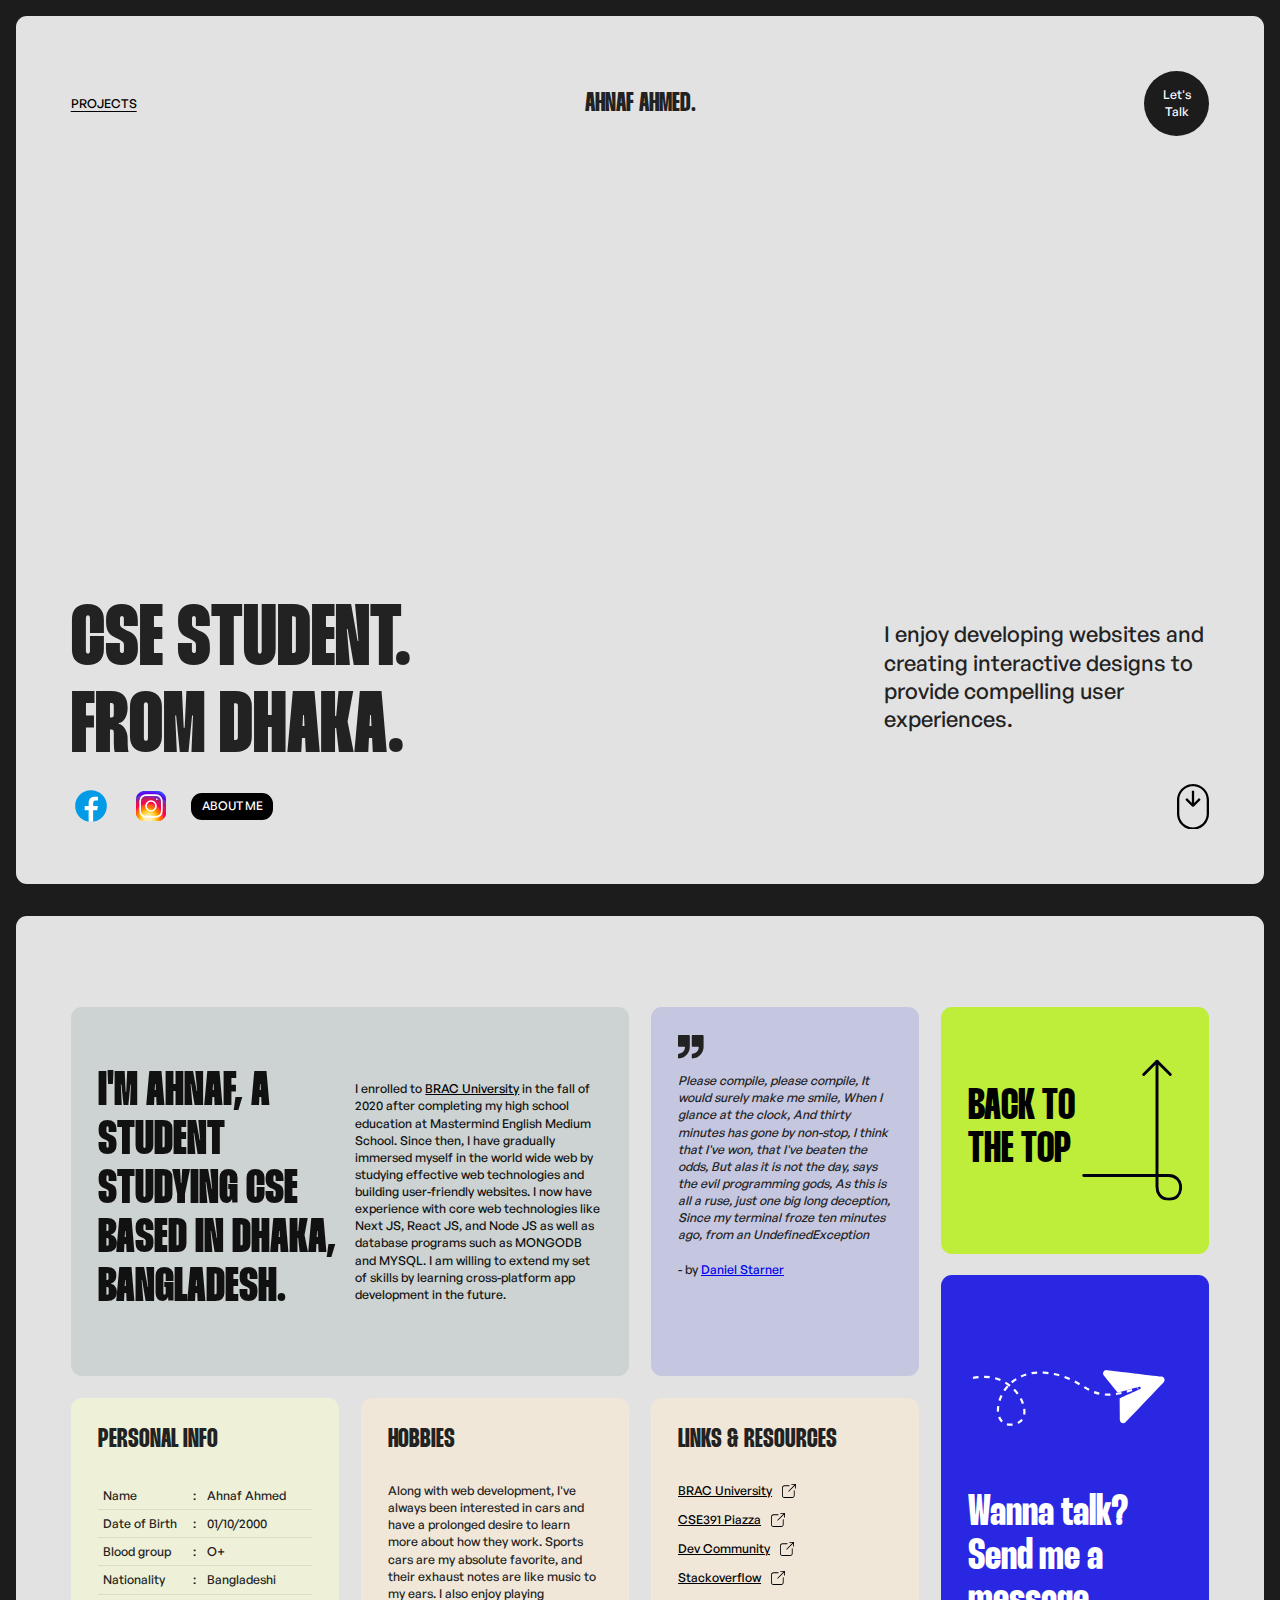
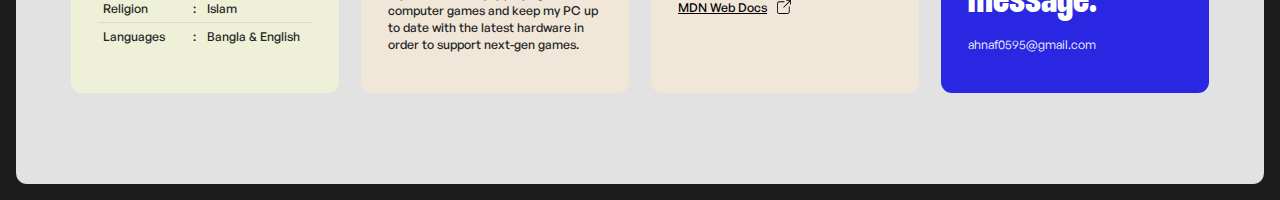
==== index.html @ 6ea8fd94 "update" ====
<!doctype html>
<html class="no-js" lang="">

<head>
  <meta charset="utf-8">
  <title></title>
  <meta name="description" content="">
  <meta name="viewport" content="width=device-width, initial-scale=1">

  <meta property="og:title" content="">
  <meta property="og:type" content="">
  <meta property="og:url" content="">
  <meta property="og:image" content="">

  <link rel="manifest" href="site.webmanifest">
  <link rel="apple-touch-icon" href="icon.png">
  <!-- Place favicon.ico in the root directory -->

  <link rel="stylesheet" href="css/normalize.css">
  <link rel="stylesheet" href="css/main.css">

  <meta name="theme-color" content="#fafafa">
</head>

<body>
<section id="home" class="section">
  <div class="container">
    <div class="header_top">
      <div class="links">
        <a target="_blank" href="https://www.prosystem.com.bd">PROJECTS</a>
      </div>
      <div>
        <h2>AHNAF AHMED.</h2>
      </div>
      <div class="call_to_action">
        <div class="call_to_action_container">
          <a href="tel:+8801735056243">Let's <br/> Talk</a>
        </div>
      </div>
        
    </div>
    <div>
      <div class="header_bottom">
        <h1>
          CSE STUDENT.
          <br/>
          FROM DHAKA.
        </h1>
        <p>
          I enjoy developing websites and creating interactive designs to provide compelling user experiences.
        </p>
        
      </div>
      <div class="header_footer">
        <ul class="socials">
          <li>
            <a target="_blank" href="https://www.facebook.com/idntfckwidu/">
              <svg xmlns="http://www.w3.org/2000/svg"  viewBox="0 0 48 48" width="96px" height="96px"><path fill="#039be5" d="M24 5A19 19 0 1 0 24 43A19 19 0 1 0 24 5Z"/><path fill="#fff" d="M26.572,29.036h4.917l0.772-4.995h-5.69v-2.73c0-2.075,0.678-3.915,2.619-3.915h3.119v-4.359c-0.548-0.074-1.707-0.236-3.897-0.236c-4.573,0-7.254,2.415-7.254,7.917v3.323h-4.701v4.995h4.701v13.729C22.089,42.905,23.032,43,24,43c0.875,0,1.729-0.08,2.572-0.194V29.036z"/></svg>
            </a>
          </li>
          <li>
            <a target="_blank" href="https://www.instagram.com/ahnaf0595/">
<svg xmlns="http://www.w3.org/2000/svg"  viewBox="0 0 48 48" width="96px" height="96px"><path fill="#304ffe" d="M41.67,13.48c-0.4,0.26-0.97,0.5-1.21,0.77c-0.09,0.09-0.14,0.19-0.12,0.29v1.03l-0.3,1.01l-0.3,1l-0.33,1.1 l-0.68,2.25l-0.66,2.22l-0.5,1.67c0,0.26-0.01,0.52-0.03,0.77c-0.07,0.96-0.27,1.88-0.59,2.74c-0.19,0.53-0.42,1.04-0.7,1.52 c-0.1,0.19-0.22,0.38-0.34,0.56c-0.4,0.63-0.88,1.21-1.41,1.72c-0.41,0.41-0.86,0.79-1.35,1.11c0,0,0,0-0.01,0 c-0.08,0.07-0.17,0.13-0.27,0.18c-0.31,0.21-0.64,0.39-0.98,0.55c-0.23,0.12-0.46,0.22-0.7,0.31c-0.05,0.03-0.11,0.05-0.16,0.07 c-0.57,0.27-1.23,0.45-1.89,0.54c-0.04,0.01-0.07,0.01-0.11,0.02c-0.4,0.07-0.79,0.13-1.19,0.16c-0.18,0.02-0.37,0.03-0.55,0.03 l-0.71-0.04l-3.42-0.18c0-0.01-0.01,0-0.01,0l-1.72-0.09c-0.13,0-0.27,0-0.4-0.01c-0.54-0.02-1.06-0.08-1.58-0.19 c-0.01,0-0.01,0-0.01,0c-0.95-0.18-1.86-0.5-2.71-0.93c-0.47-0.24-0.93-0.51-1.36-0.82c-0.18-0.13-0.35-0.27-0.52-0.42 c-0.48-0.4-0.91-0.83-1.31-1.27c-0.06-0.06-0.11-0.12-0.16-0.18c-0.06-0.06-0.12-0.13-0.17-0.19c-0.38-0.48-0.7-0.97-0.96-1.49 c-0.24-0.46-0.43-0.95-0.58-1.49c-0.06-0.19-0.11-0.37-0.15-0.57c-0.01-0.01-0.02-0.03-0.02-0.05c-0.1-0.41-0.19-0.84-0.24-1.27 c-0.06-0.33-0.09-0.66-0.09-1c-0.02-0.13-0.02-0.27-0.02-0.4l1.91-2.95l1.87-2.88l0.85-1.31l0.77-1.18l0.26-0.41v-1.03 c0.02-0.23,0.03-0.47,0.02-0.69c-0.01-0.7-0.15-1.38-0.38-2.03c-0.22-0.69-0.53-1.34-0.85-1.94c-0.38-0.69-0.78-1.31-1.11-1.87 C14,7.4,13.66,6.73,13.75,6.26C14.47,6.09,15.23,6,16,6h16c4.18,0,7.78,2.6,9.27,6.26C41.43,12.65,41.57,13.06,41.67,13.48z"/><path fill="#4928f4" d="M42,16v0.27l-1.38,0.8l-0.88,0.51l-0.97,0.56l-1.94,1.13l-1.9,1.1l-1.94,1.12l-0.77,0.45 c0,0.48-0.12,0.92-0.34,1.32c-0.31,0.58-0.83,1.06-1.49,1.47c-0.67,0.41-1.49,0.74-2.41,0.98c0,0,0-0.01-0.01,0 c-3.56,0.92-8.42,0.5-10.78-1.26c-0.66-0.49-1.12-1.09-1.32-1.78c-0.06-0.23-0.09-0.48-0.09-0.73v-7.19 c0.01-0.15-0.09-0.3-0.27-0.45c-0.54-0.43-1.81-0.84-3.23-1.25c-1.11-0.31-2.3-0.62-3.3-0.92c-0.79-0.24-1.46-0.48-1.86-0.71 c0.18-0.35,0.39-0.7,0.61-1.03c1.4-2.05,3.54-3.56,6.02-4.13C14.47,6.09,15.23,6,16,6h10.8c5.37,0.94,10.32,3.13,14.47,6.26 c0.16,0.39,0.3,0.8,0.4,1.22c0.18,0.66,0.29,1.34,0.32,2.05C42,15.68,42,15.84,42,16z"/><path fill="#6200ea" d="M42,16v4.41l-0.22,0.68l-0.75,2.33l-0.78,2.4l-0.41,1.28l-0.38,1.19l-0.37,1.13l-0.36,1.12l-0.19,0.59 l-0.25,0.78c0,0.76-0.02,1.43-0.07,2c-0.01,0.06-0.02,0.12-0.02,0.18c-0.06,0.53-0.14,0.98-0.27,1.36 c-0.01,0.06-0.03,0.12-0.05,0.17c-0.26,0.72-0.65,1.18-1.23,1.48c-0.14,0.08-0.3,0.14-0.47,0.2c-0.53,0.18-1.2,0.27-2.02,0.32 c-0.6,0.04-1.29,0.05-2.07,0.05H31.4l-1.19-0.05L30,37.61l-2.17-0.09l-2.2-0.09l-7.25-0.3l-1.88-0.08h-0.26 c-0.78-0.01-1.45-0.06-2.03-0.14c-0.84-0.13-1.49-0.35-1.98-0.68c-0.7-0.45-1.11-1.11-1.35-2.03c-0.06-0.22-0.11-0.45-0.14-0.7 c-0.1-0.58-0.15-1.25-0.18-2c0-0.15,0-0.3-0.01-0.46c-0.01-0.01,0-0.01,0-0.01v-0.58c-0.01-0.29-0.01-0.59-0.01-0.9l0.05-1.61 l0.03-1.15l0.04-1.34v-0.19l0.07-2.46l0.07-2.46l0.07-2.31l0.06-2.27l0.02-0.6c0-0.31-1.05-0.49-2.22-0.64 c-0.93-0.12-1.95-0.23-2.56-0.37c0.05-0.23,0.1-0.46,0.16-0.68c0.18-0.72,0.45-1.4,0.79-2.05c0.18-0.35,0.39-0.7,0.61-1.03 c2.16-0.95,4.41-1.69,6.76-2.17c2.06-0.43,4.21-0.66,6.43-0.66c7.36,0,14.16,2.49,19.54,6.69c0.52,0.4,1.03,0.83,1.53,1.28 C42,15.68,42,15.84,42,16z"/><path fill="#673ab7" d="M42,18.37v4.54l-0.55,1.06l-1.05,2.05l-0.56,1.08l-0.51,0.99l-0.22,0.43c0,0.31,0,0.61-0.02,0.9 c0,0.43-0.02,0.84-0.05,1.22c-0.04,0.45-0.1,0.86-0.16,1.24c-0.15,0.79-0.36,1.47-0.66,2.03c-0.04,0.07-0.08,0.14-0.12,0.2 c-0.11,0.18-0.24,0.35-0.38,0.51c-0.18,0.22-0.38,0.41-0.61,0.57c-0.34,0.26-0.74,0.47-1.2,0.63c-0.57,0.21-1.23,0.35-2.01,0.43 c-0.51,0.05-1.07,0.08-1.68,0.08l-0.42,0.02l-2.08,0.12h-0.01L27.5,36.6l-2.25,0.13l-3.1,0.18l-3.77,0.22l-0.55,0.03 c-0.51,0-0.99-0.03-1.45-0.09c-0.05-0.01-0.09-0.02-0.14-0.02c-0.68-0.11-1.3-0.29-1.86-0.54c-0.68-0.3-1.27-0.7-1.77-1.18 c-0.44-0.43-0.82-0.92-1.13-1.47c-0.07-0.13-0.14-0.25-0.2-0.39c-0.3-0.59-0.54-1.25-0.72-1.97c-0.03-0.12-0.06-0.25-0.08-0.38 c-0.06-0.23-0.11-0.47-0.14-0.72c-0.11-0.64-0.17-1.32-0.2-2.03v-0.01c-0.01-0.29-0.02-0.57-0.02-0.87l-0.49-1.17l-0.07-0.18 L9.5,25.99L8.75,24.2l-0.12-0.29l-0.72-1.73l-0.8-1.93c0,0,0,0-0.01,0L6.29,18.3L6,17.59V16c0-0.63,0.06-1.25,0.17-1.85 c0.05-0.23,0.1-0.46,0.16-0.68c0.85-0.49,1.74-0.94,2.65-1.34c2.08-0.93,4.31-1.62,6.62-2.04c1.72-0.31,3.51-0.48,5.32-0.48 c7.31,0,13.94,2.65,19.12,6.97c0.2,0.16,0.39,0.32,0.58,0.49C41.09,17.48,41.55,17.91,42,18.37z"/><path fill="#8e24aa" d="M42,21.35v5.14l-0.57,1.19l-1.08,2.25l-0.01,0.03c0,0.43-0.02,0.82-0.05,1.17c-0.1,1.15-0.38,1.88-0.84,2.33 c-0.33,0.34-0.74,0.53-1.25,0.63c-0.03,0.01-0.07,0.01-0.1,0.02c-0.16,0.03-0.33,0.05-0.51,0.05c-0.62,0.06-1.35,0.02-2.19-0.04 c-0.09,0-0.19-0.01-0.29-0.02c-0.61-0.04-1.26-0.08-1.98-0.11c-0.39-0.01-0.8-0.02-1.22-0.02h-0.02l-1.01,0.08h-0.01l-2.27,0.16 l-2.59,0.2l-0.38,0.03l-3.03,0.22l-1.57,0.12l-1.55,0.11c-0.27,0-0.53,0-0.79-0.01c0,0-0.01-0.01-0.01,0 c-1.13-0.02-2.14-0.09-3.04-0.26c-0.83-0.14-1.56-0.36-2.18-0.69c-0.64-0.31-1.17-0.75-1.6-1.31c-0.41-0.55-0.71-1.24-0.9-2.07 c0-0.01,0-0.01,0-0.01c-0.14-0.67-0.22-1.45-0.22-2.33l-0.15-0.27L9.7,26.35l-0.13-0.22L9.5,25.99l-0.93-1.65l-0.46-0.83 l-0.58-1.03l-1-1.79L6,19.75v-3.68c0.88-0.58,1.79-1.09,2.73-1.55c1.14-0.58,2.32-1.07,3.55-1.47c1.34-0.44,2.74-0.79,4.17-1.02 c1.45-0.24,2.94-0.36,4.47-0.36c6.8,0,13.04,2.43,17.85,6.47c0.22,0.17,0.43,0.36,0.64,0.54c0.84,0.75,1.64,1.56,2.37,2.41 C41.86,21.18,41.94,21.26,42,21.35z"/><path fill="#c2185b" d="M42,24.71v7.23c-0.24-0.14-0.57-0.31-0.98-0.49c-0.22-0.11-0.47-0.22-0.73-0.32 c-0.38-0.17-0.79-0.33-1.25-0.49c-0.1-0.04-0.2-0.07-0.31-0.1c-0.18-0.07-0.37-0.13-0.56-0.19c-0.59-0.18-1.24-0.35-1.92-0.5 c-0.26-0.05-0.53-0.1-0.8-0.14c-0.87-0.15-1.8-0.24-2.77-0.25c-0.08-0.01-0.17-0.01-0.25-0.01l-2.57,0.02l-3.5,0.02h-0.01 l-7.49,0.06c-2.38,0-3.84,0.57-4.72,0.8c0,0-0.01,0-0.01,0.01c-0.93,0.24-1.22,0.09-1.3-1.54c-0.02-0.45-0.03-1.03-0.03-1.74 l-0.56-0.43l-0.98-0.74l-0.6-0.46l-0.12-0.09L8.88,24.1l-0.25-0.19l-0.52-0.4l-0.96-0.72L6,21.91v-3.4 c0.1-0.08,0.19-0.15,0.29-0.21c1.45-1,3-1.85,4.64-2.54c1.46-0.62,3-1.11,4.58-1.46c0.43-0.09,0.87-0.18,1.32-0.24 c1.33-0.23,2.7-0.34,4.09-0.34c6.01,0,11.53,2.09,15.91,5.55c0.66,0.52,1.3,1.07,1.9,1.66c0.82,0.78,1.59,1.61,2.3,2.49 c0.14,0.18,0.28,0.36,0.42,0.55C41.64,24.21,41.82,24.46,42,24.71z"/><path fill="#d81b60" d="M42,28.72V32c0,0.65-0.06,1.29-0.18,1.91c-0.18,0.92-0.49,1.8-0.91,2.62c-0.22,0.05-0.47,0.05-0.75,0.01 c-0.63-0.11-1.37-0.44-2.17-0.87c-0.04-0.01-0.08-0.03-0.11-0.05c-0.25-0.13-0.51-0.27-0.77-0.43c-0.53-0.29-1.09-0.61-1.65-0.91 c-0.12-0.06-0.24-0.12-0.35-0.18c-0.64-0.33-1.3-0.63-1.96-0.86c0,0,0,0-0.01,0c-0.14-0.05-0.29-0.1-0.44-0.14 c-0.57-0.16-1.15-0.26-1.71-0.26l-1.1-0.32l-4.87-1.41c0,0,0,0-0.01,0l-2.99-0.87h-0.01l-1.3-0.38c-3.76,0-6.07,1.6-7.19,0.99 c-0.44-0.23-0.7-0.81-0.79-1.95c-0.03-0.32-0.04-0.68-0.04-1.1l-1.17-0.57l-0.05-0.02h-0.01l-0.84-0.42L9.7,26.35l-0.07-0.03 l-0.17-0.09L7.5,25.28L6,24.55v-3.43c0.17-0.15,0.35-0.29,0.53-0.43c0.19-0.15,0.38-0.29,0.57-0.44c0.01,0,0.01,0,0.01,0 c1.18-0.85,2.43-1.6,3.76-2.22c1.55-0.74,3.2-1.31,4.91-1.68c0.25-0.06,0.51-0.12,0.77-0.16c1.42-0.27,2.88-0.41,4.37-0.41 c5.27,0,10.11,1.71,14.01,4.59c1.13,0.84,2.18,1.77,3.14,2.78c0.79,0.83,1.52,1.73,2.18,2.67c0.05,0.07,0.1,0.14,0.15,0.2 c0.37,0.54,0.71,1.09,1.03,1.66C41.64,28.02,41.82,28.37,42,28.72z"/><path fill="#f50057" d="M41.82,33.91c-0.18,0.92-0.49,1.8-0.91,2.62c-0.19,0.37-0.4,0.72-0.63,1.06c-0.14,0.21-0.29,0.41-0.44,0.6 c-0.36-0.14-0.89-0.34-1.54-0.56c0,0,0,0,0-0.01c-0.49-0.17-1.05-0.35-1.65-0.52c-0.17-0.05-0.34-0.1-0.52-0.15 c-0.71-0.19-1.45-0.36-2.17-0.46c-0.6-0.1-1.19-0.16-1.74-0.16l-0.46-0.13h-0.01l-2.42-0.7l-1.49-0.43l-1.66-0.48h-0.01l-0.54-0.15 l-6.53-1.88l-1.88-0.54l-1.4-0.33l-2.28-0.54l-0.28-0.07c0,0,0,0-0.01,0l-2.29-0.53c0-0.01,0-0.01,0-0.01l-0.41-0.09l-0.21-0.05 l-1.67-0.39l-0.19-0.05l-1.42-1.17L6,27.9v-4.08c0.37-0.36,0.75-0.7,1.15-1.03c0.12-0.11,0.25-0.21,0.38-0.31 c0.12-0.1,0.25-0.2,0.38-0.3c0.91-0.69,1.87-1.31,2.89-1.84c1.3-0.7,2.68-1.26,4.13-1.66c0.28-0.09,0.56-0.17,0.85-0.23 c1.64-0.41,3.36-0.62,5.14-0.62c4.47,0,8.63,1.35,12.07,3.66c1.71,1.15,3.25,2.53,4.55,4.1c0.66,0.79,1.26,1.62,1.79,2.5 c0.05,0.07,0.09,0.13,0.13,0.2c0.32,0.53,0.62,1.08,0.89,1.64c0.25,0.5,0.47,1,0.67,1.52C41.34,32.25,41.6,33.07,41.82,33.91z"/><path fill="#ff1744" d="M40.28,37.59c-0.14,0.21-0.29,0.41-0.44,0.6c-0.44,0.55-0.92,1.05-1.46,1.49c-0.47,0.39-0.97,0.74-1.5,1.04 c-0.2-0.05-0.4-0.11-0.61-0.19c-0.66-0.23-1.35-0.61-1.99-1.01c-0.96-0.61-1.79-1.27-2.16-1.57c-0.14-0.12-0.21-0.18-0.21-0.18 l-1.7-0.15L30,37.6l-2.2-0.19l-2.28-0.2l-3.37-0.3l-5.34-0.47l-0.02-0.01l-1.88-0.91l-1.9-0.92l-1.53-0.74l-0.33-0.16l-0.41-0.2 l-1.42-0.69L7.43,31.9l-0.59-0.29L6,31.35v-4.47c0.47-0.56,0.97-1.09,1.5-1.6c0.34-0.32,0.7-0.64,1.07-0.94 c0.06-0.05,0.12-0.1,0.18-0.14c0.04-0.05,0.09-0.08,0.13-0.1c0.59-0.48,1.21-0.91,1.85-1.3c0.74-0.47,1.52-0.89,2.33-1.24 c0.87-0.39,1.78-0.72,2.72-0.97c1.63-0.46,3.36-0.7,5.14-0.7c4.08,0,7.85,1.24,10.96,3.37c1.99,1.36,3.71,3.08,5.07,5.07 c0.45,0.64,0.85,1.32,1.22,2.02c0.13,0.26,0.26,0.52,0.37,0.78c0.12,0.25,0.23,0.5,0.34,0.75c0.21,0.52,0.4,1.04,0.57,1.58 c0.32,1,0.56,2.02,0.71,3.08C40.21,36.89,40.25,37.24,40.28,37.59z"/><path fill="#ff5722" d="M38.39,39.42c0,0.08,0,0.17-0.01,0.26c-0.47,0.39-0.97,0.74-1.5,1.04c-0.22,0.12-0.44,0.24-0.67,0.34 c-0.23,0.11-0.46,0.21-0.7,0.3c-0.34-0.18-0.8-0.4-1.29-0.61c-0.69-0.31-1.44-0.59-2.02-0.68c-0.14-0.03-0.27-0.04-0.39-0.04 l-1.64-0.21h-0.02l-2.04-0.27l-2.06-0.27l-0.96-0.12l-7.56-0.98c-0.49,0-1.01-0.03-1.55-0.1c-0.66-0.06-1.35-0.16-2.04-0.3 c-0.68-0.12-1.37-0.28-2.03-0.45c-0.69-0.16-1.37-0.35-2-0.53c-0.73-0.22-1.41-0.43-1.98-0.62c-0.47-0.15-0.87-0.29-1.18-0.4 c-0.18-0.43-0.33-0.88-0.44-1.34C6.1,33.66,6,32.84,6,32v-1.67c0.32-0.53,0.67-1.05,1.06-1.54c0.71-0.94,1.52-1.8,2.4-2.56 c0.03-0.04,0.07-0.07,0.1-0.09l0.01-0.01c0.31-0.28,0.63-0.53,0.97-0.77c0.04-0.04,0.08-0.07,0.12-0.1 c0.16-0.12,0.33-0.24,0.51-0.35c1.43-0.97,3.01-1.73,4.7-2.24c1.6-0.48,3.29-0.73,5.05-0.73c3.49,0,6.75,1.03,9.47,2.79 c2.01,1.29,3.74,2.99,5.06,4.98c0.16,0.23,0.31,0.46,0.46,0.7c0.69,1.17,1.26,2.43,1.68,3.75c0.05,0.15,0.09,0.3,0.13,0.46 c0.08,0.27,0.15,0.55,0.21,0.83c0.02,0.07,0.04,0.14,0.06,0.22c0.14,0.63,0.24,1.29,0.31,1.95c0,0.01,0,0.01,0,0.01 C38.36,38.22,38.39,38.82,38.39,39.42z"/><path fill="#ff6f00" d="M36.33,39.42c0,0.35-0.02,0.73-0.06,1.11c-0.02,0.18-0.04,0.36-0.06,0.53c-0.23,0.11-0.46,0.21-0.7,0.3 c-0.45,0.17-0.91,0.31-1.38,0.41c-0.32,0.07-0.65,0.13-0.98,0.16h-0.01c-0.31-0.19-0.67-0.42-1.04-0.68 c-0.67-0.47-1.37-1-1.93-1.43c-0.01-0.01-0.01-0.01-0.02-0.02c-0.59-0.45-1.01-0.79-1.01-0.79l-1.06,0.04l-2.04,0.07l-0.95,0.04 l-3.82,0.14l-3.23,0.12c-0.21,0.01-0.46,0.01-0.77,0h-0.01c-0.42-0.01-0.92-0.04-1.47-0.09c-0.64-0.05-1.34-0.11-2.05-0.18 c-0.69-0.08-1.39-0.16-2.06-0.24c-0.74-0.08-1.44-0.17-2.04-0.25c-0.47-0.06-0.88-0.11-1.21-0.15c-0.28-0.32-0.53-0.65-0.77-1.01 c-0.36-0.54-0.67-1.11-0.91-1.72c-0.18-0.43-0.33-0.88-0.44-1.34c0.29-0.89,0.67-1.73,1.12-2.54c0.36-0.66,0.78-1.29,1.24-1.89 c0.45-0.59,0.94-1.14,1.47-1.64v-0.01c0.15-0.15,0.3-0.29,0.45-0.42c0.28-0.26,0.57-0.5,0.87-0.73h0.01 c0.01-0.02,0.02-0.02,0.03-0.03c0.24-0.19,0.49-0.36,0.74-0.53c1.48-1.01,3.15-1.76,4.95-2.2c1.19-0.29,2.44-0.45,3.73-0.45 c2.54,0,4.94,0.61,7.05,1.71h0.01c1.81,0.93,3.41,2.21,4.7,3.75c0.71,0.82,1.32,1.72,1.82,2.67c0.35,0.64,0.65,1.31,0.9,1.99 c0.02,0.06,0.04,0.11,0.06,0.16c0.17,0.5,0.32,1.02,0.45,1.54c0.09,0.37,0.16,0.75,0.22,1.13c0.02,0.12,0.04,0.23,0.05,0.35 C36.28,37.99,36.33,38.7,36.33,39.42z"/><path fill="#ff9800" d="M34.28,39.42v0.1c0,0.34-0.03,0.77-0.06,1.23c-0.03,0.34-0.06,0.69-0.09,1.02c-0.32,0.07-0.65,0.13-0.98,0.16 h-0.01C32.76,41.98,32.39,42,32,42h-1.75l-0.38-0.11l-1.97-0.6l-2-0.6l-4.63-1.39l-2-0.6c0,0-0.83,0.33-2,0.72h-0.01 c-0.45,0.15-0.94,0.31-1.46,0.47c-0.65,0.19-1.34,0.38-2.02,0.53c-0.7,0.16-1.39,0.28-2.01,0.33c-0.19,0.02-0.38,0.03-0.55,0.03 c-0.56-0.31-1.1-0.68-1.59-1.09c-0.43-0.36-0.83-0.75-1.2-1.18c-0.28-0.32-0.53-0.65-0.77-1.01c0.07-0.45,0.15-0.89,0.27-1.32 c0.3-1.19,0.77-2.33,1.39-3.37c0.34-0.59,0.72-1.16,1.16-1.69c0.01-0.03,0.04-0.06,0.07-0.08c-0.01-0.01,0-0.01,0-0.01 c0.13-0.17,0.27-0.33,0.41-0.48c0-0.01,0-0.01,0-0.01c0.41-0.44,0.83-0.86,1.29-1.25c0.16-0.13,0.31-0.26,0.48-0.39 c0.03-0.03,0.06-0.05,0.1-0.08c2.25-1.72,5.06-2.76,8.09-2.76c3.44,0,6.57,1.29,8.94,3.41c1.14,1.03,2.11,2.26,2.84,3.63 c0.06,0.1,0.12,0.21,0.17,0.32c0.09,0.18,0.18,0.37,0.26,0.57c0.33,0.72,0.59,1.48,0.77,2.26c0.02,0.08,0.04,0.16,0.06,0.24 c0.08,0.37,0.15,0.75,0.2,1.13C34.24,38.21,34.28,38.81,34.28,39.42z"/><path fill="#ffc107" d="M32.22,39.42c0,0.2-0.01,0.42-0.02,0.65c-0.02,0.37-0.05,0.77-0.1,1.18c-0.02,0.25-0.06,0.5-0.1,0.75h-5.48 l-1.06-0.17l-4.14-0.66l-0.59-0.09l-1.35-0.22c-0.59,0-1.87,0.26-3.22,0.51c-0.71,0.13-1.43,0.27-2.08,0.36 c-0.08,0.01-0.16,0.02-0.23,0.03h-0.01c-0.7-0.15-1.38-0.38-2.02-0.68c-0.2-0.09-0.4-0.19-0.6-0.3c-0.56-0.31-1.1-0.68-1.59-1.09 c-0.01-0.12-0.02-0.22-0.02-0.27c0-0.26,0.01-0.51,0.03-0.76c0.04-0.64,0.13-1.26,0.27-1.86c0.22-0.91,0.54-1.79,0.97-2.6 c0.08-0.17,0.17-0.34,0.27-0.5c0.04-0.08,0.09-0.15,0.13-0.23c0.18-0.29,0.38-0.57,0.58-0.85c0.42-0.55,0.89-1.07,1.39-1.54 c0.01,0,0.01,0,0.01,0c0.04-0.04,0.08-0.08,0.12-0.11c0.05-0.04,0.09-0.09,0.14-0.12c0.2-0.18,0.4-0.34,0.61-0.49 c0-0.01,0.01-0.01,0.01-0.01c1.89-1.41,4.23-2.24,6.78-2.24c1.98,0,3.82,0.5,5.43,1.38h0.01c1.38,0.76,2.58,1.79,3.53,3.03 c0.37,0.48,0.7,0.99,0.98,1.53h0.01c0.05,0.1,0.1,0.2,0.15,0.3c0.3,0.59,0.54,1.21,0.72,1.85h0.01c0.01,0.05,0.03,0.1,0.04,0.15 c0.12,0.43,0.22,0.87,0.29,1.32c0.01,0.09,0.02,0.19,0.03,0.28C32.19,38.43,32.22,38.92,32.22,39.42z"/><path fill="#ffd54f" d="M30.17,39.31c0,0.16,0,0.33-0.02,0.49v0.01c0,0.01,0,0.01,0,0.01c-0.02,0.72-0.12,1.43-0.28,2.07 c0,0.04-0.01,0.07-0.03,0.11h-4.67l-3.85-0.83l-0.51-0.11l-0.08,0.02l-4.27,0.88L16.27,42H16c-0.64,0-1.27-0.06-1.88-0.18 c-0.09-0.02-0.18-0.04-0.27-0.06h-0.01c-0.7-0.15-1.38-0.38-2.02-0.68c-0.02-0.11-0.04-0.22-0.05-0.33 c-0.07-0.43-0.1-0.88-0.1-1.33c0-0.17,0-0.34,0.01-0.51c0.03-0.54,0.11-1.07,0.23-1.58c0.08-0.38,0.19-0.75,0.32-1.1 c0.11-0.31,0.24-0.61,0.38-0.9c0.12-0.25,0.26-0.49,0.4-0.73c0.14-0.23,0.29-0.45,0.45-0.67c0.4-0.55,0.87-1.06,1.39-1.51 c0.3-0.26,0.63-0.51,0.97-0.73c1.46-0.96,3.21-1.52,5.1-1.52c0.37,0,0.73,0.02,1.08,0.07h0.02c1.07,0.12,2.07,0.42,2.99,0.87 c0.01,0,0.01,0,0.01,0c1.45,0.71,2.68,1.78,3.58,3.1c0.15,0.22,0.3,0.46,0.43,0.7c0.11,0.19,0.21,0.39,0.3,0.59 c0.14,0.31,0.27,0.64,0.38,0.97h0.01c0.11,0.37,0.21,0.74,0.28,1.13v0.01C30.11,38.16,30.17,38.73,30.17,39.31z"/><path fill="#ffe082" d="M28.11,39.52v0.03c0,0.59-0.07,1.17-0.21,1.74c-0.05,0.24-0.12,0.48-0.21,0.71h-4.48l-2.29-0.63L18.63,42H16 c-0.64,0-1.27-0.06-1.88-0.18c-0.02-0.03-0.03-0.06-0.04-0.09c-0.14-0.43-0.25-0.86-0.3-1.31c-0.04-0.29-0.06-0.59-0.06-0.9 c0-0.12,0-0.25,0.02-0.37c0.01-0.47,0.08-0.93,0.2-1.37c0.06-0.3,0.15-0.59,0.27-0.87c0.04-0.14,0.1-0.27,0.17-0.4 c0.15-0.34,0.33-0.67,0.53-0.99c0.22-0.32,0.46-0.62,0.73-0.9c0.32-0.36,0.68-0.69,1.09-0.96c0.7-0.51,1.5-0.89,2.37-1.1 c0.58-0.16,1.19-0.24,1.82-0.24c2,0,3.79,0.8,5.09,2.09c0.05,0.05,0.11,0.11,0.16,0.18h0.01c0.14,0.15,0.27,0.3,0.4,0.47 c0.37,0.47,0.68,0.98,0.92,1.54c0.12,0.26,0.22,0.53,0.3,0.81c0.01,0.04,0.02,0.07,0.03,0.11c0.14,0.49,0.23,1,0.25,1.53 C28.1,39.2,28.11,39.36,28.11,39.52z"/><path fill="#ffecb3" d="M26.06,39.52c0,0.41-0.05,0.8-0.16,1.17c-0.1,0.4-0.25,0.78-0.44,1.14c-0.03,0.06-0.1,0.17-0.1,0.17h-8.88 c-0.01-0.01-0.02-0.03-0.02-0.04c-0.12-0.19-0.22-0.38-0.3-0.59c-0.2-0.46-0.32-0.96-0.36-1.48c-0.02-0.12-0.02-0.25-0.02-0.37 c0-0.06,0-0.13,0.01-0.19c0.01-0.44,0.07-0.86,0.19-1.25c0.1-0.36,0.23-0.69,0.4-1.01c0,0,0.01-0.01,0.01-0.02 c0.12-0.21,0.25-0.42,0.4-0.62c0.49-0.66,1.14-1.2,1.89-1.55c0.01,0,0.01,0,0.01,0c0.24-0.12,0.49-0.22,0.75-0.29c0,0,0,0,0.01,0 c0.46-0.14,0.96-0.21,1.47-0.21c0.59,0,1.16,0.09,1.68,0.28c0.19,0.05,0.37,0.13,0.55,0.22c0,0,0,0,0.01,0 c0.86,0.41,1.59,1.05,2.09,1.85c0.1,0.15,0.19,0.31,0.27,0.48c0.04,0.07,0.08,0.15,0.11,0.22c0.23,0.52,0.37,1.09,0.41,1.69 c0.01,0.05,0.01,0.1,0.01,0.16C26.06,39.36,26.06,39.44,26.06,39.52z"/><g><path fill="none" stroke="#fff" stroke-linecap="round" stroke-linejoin="round" stroke-miterlimit="10" stroke-width="2" d="M30,11H18c-3.9,0-7,3.1-7,7v12c0,3.9,3.1,7,7,7h12c3.9,0,7-3.1,7-7V18C37,14.1,33.9,11,30,11z"/><circle cx="31" cy="16" r="1" fill="#fff"/></g><g><circle cx="24" cy="24" r="6" fill="none" stroke="#fff" stroke-linecap="round" stroke-linejoin="round" stroke-miterlimit="10" stroke-width="2"/></g></svg>
            </a>
          </li>
          <li>
            <a style="text-decoration: none;" href="#about" class="button">
              ABOUT ME
            </a>
          </li>
        </ul>
        <div>
          <a href="#about">
            <svg class="scroll_down" version="1.1" id="Layer_1" xmlns="http://www.w3.org/2000/svg" xmlns:xlink="http://www.w3.org/1999/xlink" x="0px" y="0px"
            viewBox="0 0 313.6 448" style="enable-background:new 0 0 313.6 448;" xml:space="preserve">
         <g>
           <path d="M156.8,448c41.6,0,81.5-16.5,110.9-45.9s45.9-69.3,45.9-110.9V156.8c0-56-29.9-107.8-78.4-135.8C186.7-7,126.9-7,78.4,21
             C29.9,49,0,100.8,0,156.8v134.4c0,41.6,16.5,81.5,45.9,110.9S115.2,448,156.8,448L156.8,448z M22.4,156.8
             c0-48,25.6-92.4,67.2-116.4c41.6-24,92.8-24,134.4,0c41.6,24,67.2,68.4,67.2,116.4v134.4c0,48-25.6,92.4-67.2,116.4
             c-41.6,24-92.8,24-134.4,0c-41.6-24-67.2-68.4-67.2-116.4V156.8z"/>
           <path d="M145.6,218.4h1l2.2,2.4v0c2.1,2.1,5,3.3,8,3.3s5.8-1.2,8-3.3l2.2-2.4l1,0v-1l64-63.8L216,137.7L168,185.8V67.2h-22.4v118.6
             l-48-48.2l-15.9,15.9l63.9,63.8L145.6,218.4z"/>
         </g>
         </svg>
          </a>
          
        </div>
      
      </div>
    </div>
   
  </div>
</section>
<section id="about" class="section">
  <div class="container">
    <div class="about_grid">
      <div class="my_story grid_cell">
        <div class="about_headline">
          <h2>
            I'M AHNAF, A STUDENT STUDYING CSE BASED IN DHAKA, BANGLADESH.
          </h2>
        </div>
        <div class="about_paragraph">
          <p>
            I enrolled to <a style="color: black;" target="_blank" href="https://www.bracu.ac.bd">BRAC University</a>  in the fall of 2020 after completing my high school education at Mastermind English Medium School. Since then, I have gradually immersed myself in the world wide web by studying effective web technologies and building user-friendly websites. I now have experience with core web technologies like Next JS, React JS, and Node JS as well as database programs such as MONGODB and MYSQL. I am willing to extend my set of skills by learning cross-platform app development in the future.
          </p>
        </div>
      </div>
      <div class="grid_cell my_favorite_quotes">
        <svg xmlns="http://www.w3.org/2000/svg" fill="none" viewBox="0 0 64 64"><path fill="currentColor" fill-rule="evenodd" d="M0 4.461a2 2 0 0 1 2-2h25.538a2 2 0 0 1 2 2V32a29.54 29.54 0 0 1-27.54 29.47C.896 61.546 0 60.644 0 59.539v-7.815c0-1.105.898-1.988 1.996-2.113A17.725 17.725 0 0 0 17.61 33.996c.125-1.098-.782-1.996-1.887-1.996H2a2 2 0 0 1-2-2V4.46Zm34.462 0a2 2 0 0 1 2-2H62a2 2 0 0 1 2 2V32a29.538 29.538 0 0 1-27.54 29.47c-1.102.075-1.998-.827-1.998-1.932v-7.815c0-1.105.898-1.988 1.995-2.113a17.726 17.726 0 0 0 15.615-15.614c.124-1.098-.783-1.996-1.887-1.996H36.46a2 2 0 0 1-2-2V4.46Z" clip-rule="evenodd"></path></svg>
        <p>
          <span class="italic">
            Please compile, please compile,
            It would surely make me smile,
            When I glance at the clock,
            And thirty minutes has gone by non-stop,
            I think that I've won, that I've beaten the odds,
            But alas it is not the day, says the evil programming gods,
            As this is all a ruse, just one big long deception,
            Since my terminal froze ten minutes ago, from an UndefinedException
          </span>
          <br/>
          <br/>
          - by <a target="_blank" href="https://dev.to/ben/write-a-poem-about-code-on8#comment-b3p6">Daniel Starner</a>
          </p>
        
      </div>
      <a class="go_to_home_anchor" style="text-decoration: none" href="#home">
        <div class="grid_cell back_to_top">
          <h3>
            BACK TO <br/>
            THE TOP
          </h3>
          <svg xmlns="http://www.w3.org/2000/svg" viewBox="0 0 136 192" width="136" height="192" preserveAspectRatio="xMidYMid meet" style=" transform: translate3d(0px, 0px, 0px);"><defs><clipPath id="__lottie_element_11"><rect width="136" height="192" x="0" y="0"></rect></clipPath><clipPath id="__lottie_element_16"><path fill="#ffffff" clip-rule="nonzero" d=" M12.875,-65.68800354003906 C12.875,-65.68800354003906 12.875,-42.25 12.875,-42.25 C12.875,-42.25 55.125,-42.25 55.125,-42.25 C55.125,-42.25 55.125,-65.68800354003906 55.125,-65.68800354003906 C55.125,-65.68800354003906 12.875,-65.68800354003906 12.875,-65.68800354003906" fill-opacity="1"></path></clipPath></defs><g clip-path="url(#__lottie_element_11)"><g transform="matrix(1,0,0,1,68,96)" opacity="1" style="display: block;"><g opacity="1" transform="matrix(1,0,0,1,0,0)"><path stroke-linecap="round" stroke-linejoin="round" fill-opacity="0" stroke="rgb(0,1,17)" stroke-opacity="1" stroke-width="4" d=" M-65.625,62 C-65.625,62 34.125,62 34.125,62 C34.125,62 41.75,62 50.125,62 C58.5,62 66.125,67.75 66.125,77.625 C66.125,87.5 60.5,94.125 49.875,94.125 C37.625,94.125 34,84.5 34,76.75 C34,69 34,-93.5 34,-93.5"></path></g></g><g clip-path="url(#__lottie_element_16)" transform="matrix(1,0,0,1,68,65.625)" opacity="1" style="display: block;"><g opacity="1" transform="matrix(1,0,0,1,0,0.625)"><path stroke-linecap="round" stroke-linejoin="round" fill-opacity="0" stroke="rgb(0,1,17)" stroke-opacity="1" stroke-width="4" d=" M15.937999725341797,-45.6879997253418 C15.937999725341797,-45.6879997253418 34,-63.75 34,-63.75 C34,-63.75 52.0620002746582,-45.6879997253418 52.0620002746582,-45.6879997253418"></path></g></g></g></svg>
        </div>
      </a>
      
      <div class="grid_cell info personal_info">
        <h3>PERSONAL INFO</h3>
        <table>
          <tr>
            <td>Name</td>
            <td>:</td>
            <td>Ahnaf Ahmed</td>
          </tr>
          <tr>
            <td>Date of Birth</td>
            <td>:</td>
            <td>01/10/2000</td>
          </tr>
          <tr>
            <td>Blood group</td>
            <td>:</td>
            <td>O+</td>
          </tr>
          <tr>
            <td>Nationality</td>
            <td>:</td>
            <td>Bangladeshi</td>
          </tr>
          <tr>
            <td>Religion</td>
            <td>:</td>
            <td>Islam</td>
          </tr>
          <tr>
            <td>Languages</td>
            <td>:</td>
            <td>Bangla & English</td>
          </tr>
        </table>
      </div>
      <div class="grid_cell info hobbies">
        <h3>HOBBIES</h3>
        <p>
          Along with web development, I've always been interested in cars and have a prolonged desire to learn more about how they work. Sports cars are my absolute favorite, and their exhaust notes are like music to my ears. I also enjoy playing computer games and keep my PC up to date with the latest hardware in order to support next-gen games.
        </p>
      </div>
      <div class="grid_cell info links_resources">
        <h3>LINKS & RESOURCES</h3>
        <ul>
          <li>
            <a href="https://www.bracu.ac.bd" target="_blank">BRAC University</a> <svg version="1.1" id="Layer_1" xmlns="http://www.w3.org/2000/svg" xmlns:xlink="http://www.w3.org/1999/xlink" x="0px" y="0px"
            viewBox="0 0 371.8 370.2" style="enable-background:new 0 0 371.8 370.2;" xml:space="preserve">
         <g>
           <path d="M67.2,370.2h201.6c37,0,67.2-30.2,67.2-67.2V179.8c0-6.2-5-11.2-11.2-11.2c-6.2,0-11.2,5-11.2,11.2V303
             c0,24.6-20.2,44.8-44.8,44.8H67.2c-24.6,0-44.8-20.2-44.8-44.8V101.4c0-24.6,20.2-44.8,44.8-44.8h123.2c6.2,0,11.2-5,11.2-11.2
             s-5-11.2-11.2-11.2H67.2C30.2,34.2,0,64.4,0,101.4V303C0,339.9,30.2,370.2,67.2,370.2L67.2,370.2z"/>
           <path d="M371.8,113.1V10.6V8.4V7.8c0-0.6,0-1.1-0.6-1.7l-0.6-0.6c0-0.6-0.6-1.1-0.6-1.1c-0.6-1.1-1.7-2.2-3.4-3.4
             c-0.6-0.6-1.1-0.6-1.7-0.6h0L363.4,0h-0.6h-2.2H258.2C252,0,247,5,247,11.2c0,6.2,5,11.2,11.2,11.2h75.6l-164.1,163
             c-4.5,4.5-4.5,11.2,0,15.7s11.2,4.5,15.7,0L349.4,37.5v75.6c0,6.2,5,11.2,11.2,11.2S371.8,119.3,371.8,113.1L371.8,113.1z"/>
         </g>
         </svg></li>
          <li><a href="https://piazza.com/class/ld9m5xqo1fp4zg" target="_blank">CSE391 Piazza</a> <svg version="1.1" id="Layer_1" xmlns="http://www.w3.org/2000/svg" xmlns:xlink="http://www.w3.org/1999/xlink" x="0px" y="0px"
            viewBox="0 0 371.8 370.2" style="enable-background:new 0 0 371.8 370.2;" xml:space="preserve">
         <g>
           <path d="M67.2,370.2h201.6c37,0,67.2-30.2,67.2-67.2V179.8c0-6.2-5-11.2-11.2-11.2c-6.2,0-11.2,5-11.2,11.2V303
             c0,24.6-20.2,44.8-44.8,44.8H67.2c-24.6,0-44.8-20.2-44.8-44.8V101.4c0-24.6,20.2-44.8,44.8-44.8h123.2c6.2,0,11.2-5,11.2-11.2
             s-5-11.2-11.2-11.2H67.2C30.2,34.2,0,64.4,0,101.4V303C0,339.9,30.2,370.2,67.2,370.2L67.2,370.2z"/>
           <path d="M371.8,113.1V10.6V8.4V7.8c0-0.6,0-1.1-0.6-1.7l-0.6-0.6c0-0.6-0.6-1.1-0.6-1.1c-0.6-1.1-1.7-2.2-3.4-3.4
             c-0.6-0.6-1.1-0.6-1.7-0.6h0L363.4,0h-0.6h-2.2H258.2C252,0,247,5,247,11.2c0,6.2,5,11.2,11.2,11.2h75.6l-164.1,163
             c-4.5,4.5-4.5,11.2,0,15.7s11.2,4.5,15.7,0L349.4,37.5v75.6c0,6.2,5,11.2,11.2,11.2S371.8,119.3,371.8,113.1L371.8,113.1z"/>
         </g>
         </svg></li>
          <li><a href="https://dev.to/" target="_blank">Dev Community</a> <svg version="1.1" id="Layer_1" xmlns="http://www.w3.org/2000/svg" xmlns:xlink="http://www.w3.org/1999/xlink" x="0px" y="0px"
            viewBox="0 0 371.8 370.2" style="enable-background:new 0 0 371.8 370.2;" xml:space="preserve">
         <g>
           <path d="M67.2,370.2h201.6c37,0,67.2-30.2,67.2-67.2V179.8c0-6.2-5-11.2-11.2-11.2c-6.2,0-11.2,5-11.2,11.2V303
             c0,24.6-20.2,44.8-44.8,44.8H67.2c-24.6,0-44.8-20.2-44.8-44.8V101.4c0-24.6,20.2-44.8,44.8-44.8h123.2c6.2,0,11.2-5,11.2-11.2
             s-5-11.2-11.2-11.2H67.2C30.2,34.2,0,64.4,0,101.4V303C0,339.9,30.2,370.2,67.2,370.2L67.2,370.2z"/>
           <path d="M371.8,113.1V10.6V8.4V7.8c0-0.6,0-1.1-0.6-1.7l-0.6-0.6c0-0.6-0.6-1.1-0.6-1.1c-0.6-1.1-1.7-2.2-3.4-3.4
             c-0.6-0.6-1.1-0.6-1.7-0.6h0L363.4,0h-0.6h-2.2H258.2C252,0,247,5,247,11.2c0,6.2,5,11.2,11.2,11.2h75.6l-164.1,163
             c-4.5,4.5-4.5,11.2,0,15.7s11.2,4.5,15.7,0L349.4,37.5v75.6c0,6.2,5,11.2,11.2,11.2S371.8,119.3,371.8,113.1L371.8,113.1z"/>
         </g>
         </svg></li>
          <li><a target="_blank" href="https://stackoverflow.com/">Stackoverflow</a> <svg version="1.1" id="Layer_1" xmlns="http://www.w3.org/2000/svg" xmlns:xlink="http://www.w3.org/1999/xlink" x="0px" y="0px"
            viewBox="0 0 371.8 370.2" style="enable-background:new 0 0 371.8 370.2;" xml:space="preserve">
         <g>
           <path d="M67.2,370.2h201.6c37,0,67.2-30.2,67.2-67.2V179.8c0-6.2-5-11.2-11.2-11.2c-6.2,0-11.2,5-11.2,11.2V303
             c0,24.6-20.2,44.8-44.8,44.8H67.2c-24.6,0-44.8-20.2-44.8-44.8V101.4c0-24.6,20.2-44.8,44.8-44.8h123.2c6.2,0,11.2-5,11.2-11.2
             s-5-11.2-11.2-11.2H67.2C30.2,34.2,0,64.4,0,101.4V303C0,339.9,30.2,370.2,67.2,370.2L67.2,370.2z"/>
           <path d="M371.8,113.1V10.6V8.4V7.8c0-0.6,0-1.1-0.6-1.7l-0.6-0.6c0-0.6-0.6-1.1-0.6-1.1c-0.6-1.1-1.7-2.2-3.4-3.4
             c-0.6-0.6-1.1-0.6-1.7-0.6h0L363.4,0h-0.6h-2.2H258.2C252,0,247,5,247,11.2c0,6.2,5,11.2,11.2,11.2h75.6l-164.1,163
             c-4.5,4.5-4.5,11.2,0,15.7s11.2,4.5,15.7,0L349.4,37.5v75.6c0,6.2,5,11.2,11.2,11.2S371.8,119.3,371.8,113.1L371.8,113.1z"/>
         </g>
         </svg></li>
          <li><a target="_blank" href="https://developer.mozilla.org/en-US/">MDN Web Docs</a><svg version="1.1" id="Layer_1" xmlns="http://www.w3.org/2000/svg" xmlns:xlink="http://www.w3.org/1999/xlink" x="0px" y="0px"
            viewBox="0 0 371.8 370.2" style="enable-background:new 0 0 371.8 370.2;" xml:space="preserve">
         <g>
           <path d="M67.2,370.2h201.6c37,0,67.2-30.2,67.2-67.2V179.8c0-6.2-5-11.2-11.2-11.2c-6.2,0-11.2,5-11.2,11.2V303
             c0,24.6-20.2,44.8-44.8,44.8H67.2c-24.6,0-44.8-20.2-44.8-44.8V101.4c0-24.6,20.2-44.8,44.8-44.8h123.2c6.2,0,11.2-5,11.2-11.2
             s-5-11.2-11.2-11.2H67.2C30.2,34.2,0,64.4,0,101.4V303C0,339.9,30.2,370.2,67.2,370.2L67.2,370.2z"/>
           <path d="M371.8,113.1V10.6V8.4V7.8c0-0.6,0-1.1-0.6-1.7l-0.6-0.6c0-0.6-0.6-1.1-0.6-1.1c-0.6-1.1-1.7-2.2-3.4-3.4
             c-0.6-0.6-1.1-0.6-1.7-0.6h0L363.4,0h-0.6h-2.2H258.2C252,0,247,5,247,11.2c0,6.2,5,11.2,11.2,11.2h75.6l-164.1,163
             c-4.5,4.5-4.5,11.2,0,15.7s11.2,4.5,15.7,0L349.4,37.5v75.6c0,6.2,5,11.2,11.2,11.2S371.8,119.3,371.8,113.1L371.8,113.1z"/>
         </g>
         </svg></li>
        </ul>
      </div>
      <a style="text-decoration: none;" class="grid_cell contact" href="mailto:ahnaf0595@gmail.com">
        <div >
          <svg xmlns="http://www.w3.org/2000/svg" viewBox="0 0 385 180" width="385" height="180" preserveAspectRatio="xMidYMid meet" style="width: 100%; transform: translate3d(0px, 0px, 0px);"><defs><clipPath id="__lottie_element_3"><rect width="385" height="180" x="0" y="0"></rect></clipPath></defs><g clip-path="url(#__lottie_element_3)"><g transform="matrix(1,0,0,1,192.5,79.5)" opacity="1" style="display: block;"><g opacity="1" transform="matrix(1,0,0,1,0,0)"><path stroke-linecap="butt" stroke-linejoin="miter" fill-opacity="0" stroke-miterlimit="4" stroke-dasharray=" 10" stroke-dashoffset="0" stroke="rgb(255,255,255)" stroke-opacity="1" stroke-width="4" d=" M-291.5,33 C-291.5,33 -226.5,-18.5 -162.5,-18.5 C-98.5,-18.5 -66,64 -114,67.5 C-161.1719970703125,70.94000244140625 -140,-33 -55.5,-26 C29,-19 15,37.5 113.5,1.5"></path></g></g><g transform="matrix(0.940294623374939,-0.340361624956131,0.340361624956131,0.940294623374939,241.3268585205078,51.20338439941406)" opacity="1" style="display: block;"><g opacity="1" transform="matrix(1,0,0,1,50.305999755859375,50.479000091552734)"><path fill="rgb(255,255,255)" fill-opacity="1" d=" M47.3120002746582,5.367000102996826 C51.73400115966797,3.1559998989105225 51.73400115966797,-3.1559998989105225 47.3120002746582,-5.367000102996826 C47.3120002746582,-5.367000102996826 -41.608001708984375,-49.82600021362305 -41.608001708984375,-49.82600021362305 C-46.428001403808594,-52.236000061035156 -51.73400115966797,-47.56399917602539 -49.95399856567383,-42.47800064086914 C-49.95399856567383,-42.47800064086914 -36.779998779296875,-4.8379998207092285 -36.779998779296875,-4.8379998207092285 C-36.779998779296875,-4.8379998207092285 3.2980000972747803,-1.656000018119812 3.2980000972747803,-1.656000018119812 C5.754000186920166,-1.4609999656677246 5.754000186920166,2.135999917984009 3.2980000972747803,2.3310000896453857 C3.2980000972747803,2.3310000896453857 -37.02299880981445,5.5320000648498535 -37.02299880981445,5.5320000648498535 C-37.02299880981445,5.5320000648498535 -49.95399856567383,42.47800064086914 -49.95399856567383,42.47800064086914 C-51.73400115966797,47.56399917602539 -46.428001403808594,52.236000061035156 -41.608001708984375,49.82600021362305 C-41.608001708984375,49.82600021362305 47.3120002746582,5.367000102996826 47.3120002746582,5.367000102996826z"></path></g></g></g></svg>
          <h3>
            Wanna talk? Send me a message.
          </h3>
          <p>ahnaf0595@gmail.com</p>
        </div>
      </a>
     
    </div>
  </div>
</section>
  <script src="js/main.js"></script>

</body>

</html>
---- css/main.css ----
/*! HTML5 Boilerplate v8.0.0 | MIT License | https://html5boilerplate.com/ */

/* main.css 2.1.0 | MIT License | https://github.com/h5bp/main.css#readme */
/*
 * What follows is the result of much research on cross-browser styling.
 * Credit left inline and big thanks to Nicolas Gallagher, Jonathan Neal,
 * Kroc Camen, and the H5BP dev community and team.
 */

/* ==========================================================================
   Base styles: opinionated defaults
   ========================================================================== */

html {
  color: #222;
  font-size: 16px;
  line-height: 1.4;
  scroll-behavior: smooth;
  font-family: 'GeneralSans';
}

@font-face {
  font-family: 'Thunder';
  src: url('../fonts/Thunder-LC.ttf');
  font-weight: normal;
  font-display: swap;
}

@font-face {
  font-family: 'Thunder';
  src: url('../fonts/Thunder-MediumLC.ttf');
  font-weight: 500;
  font-display: swap;
}

@font-face {
  font-family: 'Thunder';
  src: url('../fonts/Thunder-SemiBoldLC.ttf');
  font-weight:600;
  font-display: swap;
}

@font-face {
  font-family: 'Thunder';
  src: url('../fonts/Thunder-BoldLC.ttf');
  font-weight:700;
  font-display: swap;
}


@font-face {
  font-family: 'Thunder';
  src: url('../fonts/Thunder-ExtraBoldLC.ttf');
  font-weight:800;
  font-display: swap;
}

@font-face {
  font-family: 'Thunder';
  src: url('../fonts/Thunder-BlackLC.ttf');
  font-weight:900;
  font-display: swap;
}

@font-face {
  font-family: 'GeneralSans';
  src: url('../fonts/GeneralSans-Regular.otf');
  font-weight: normal;
  font-display: swap;
}

@font-face {
  font-family: 'GeneralSans';
  src: url('../fonts/GeneralSans-Medium.otf');
  font-weight: 500;
  font-display: swap;
}

@font-face {
  font-family: 'GeneralSans';
  src: url('../fonts/GeneralSans-Semibold.otf');
  font-weight: 600;
  font-display: swap;
}

@font-face {
  font-family: 'GeneralSans';
  src: url('../fonts/GeneralSans-Bold.otf');
  font-weight: 700;
  font-display: swap;
}


/*
 * Remove text-shadow in selection highlight:
 * https://twitter.com/miketaylr/status/12228805301
 *
 * Vendor-prefixed and regular ::selection selectors cannot be combined:
 * https://stackoverflow.com/a/16982510/7133471
 *
 * Customize the background color to match your design.
 */

::-moz-selection {
  background: #b3d4fc;
  text-shadow: none;
}

::selection {
  background: #b3d4fc;
  text-shadow: none;
}

* {
  box-sizing: border-box;
}


/*
 * A better looking default horizontal rule
 */

hr {
  display: block;
  height: 1px;
  border: 0;
  border-top: 1px solid #ccc;
  margin: 1em 0;
  padding: 0;
}

/*
 * Remove the gap between audio, canvas, iframes,
 * images, videos and the bottom of their containers:
 * https://github.com/h5bp/html5-boilerplate/issues/440
 */

audio,
canvas,
iframe,
img,
svg,
video {
  vertical-align: middle;
}

/*
 * Remove default fieldset styles.
 */

fieldset {
  border: 0;
  margin: 0;
  padding: 0;
}

/*
 * Allow only vertical resizing of textareas.
 */

textarea {
  resize: vertical;
}

/* ==========================================================================
   Author's custom styles
   ========================================================================== */

/* ==========================================================================
   Helper classes
   ========================================================================== */

/*
 * Hide visually and from screen readers
 */

.hidden,
[hidden] {
  display: none !important;
}

/*
 * Hide only visually, but have it available for screen readers:
 * https://snook.ca/archives/html_and_css/hiding-content-for-accessibility
 *
 * 1. For long content, line feeds are not interpreted as spaces and small width
 *    causes content to wrap 1 word per line:
 *    https://medium.com/@jessebeach/beware-smushed-off-screen-accessible-text-5952a4c2cbfe
 */

.sr-only {
  border: 0;
  clip: rect(0, 0, 0, 0);
  height: 1px;
  margin: -1px;
  overflow: hidden;
  padding: 0;
  position: absolute;
  white-space: nowrap;
  width: 1px;
  /* 1 */
}

/*
 * Extends the .sr-only class to allow the element
 * to be focusable when navigated to via the keyboard:
 * https://www.drupal.org/node/897638
 */

.sr-only.focusable:active,
.sr-only.focusable:focus {
  clip: auto;
  height: auto;
  margin: 0;
  overflow: visible;
  position: static;
  white-space: inherit;
  width: auto;
}

/*
 * Hide visually and from screen readers, but maintain layout
 */

.invisible {
  visibility: hidden;
}

/*
 * Clearfix: contain floats
 *
 * For modern browsers
 * 1. The space content is one way to avoid an Opera bug when the
 *    `contenteditable` attribute is included anywhere else in the document.
 *    Otherwise it causes space to appear at the top and bottom of elements
 *    that receive the `clearfix` class.
 * 2. The use of `table` rather than `block` is only necessary if using
 *    `:before` to contain the top-margins of child elements.
 */

.clearfix::before,
.clearfix::after {
  content: " ";
  display: table;
}

.clearfix::after {
  clear: both;
}

/* ==========================================================================
   EXAMPLE Media Queries for Responsive Design.
   These examples override the primary ('mobile first') styles.
   Modify as content requires.
   ========================================================================== */

@media only screen and (min-width: 35em) {
  /* Style adjustments for viewports that meet the condition */
}

@media print,
  (-webkit-min-device-pixel-ratio: 1.25),
  (min-resolution: 1.25dppx),
  (min-resolution: 120dpi) {
  /* Style adjustments for high resolution devices */
}

/* ==========================================================================
   Print styles.
   Inlined to avoid the additional HTTP request:
   https://www.phpied.com/delay-loading-your-print-css/
   ========================================================================== */

@media print {
  *,
  *::before,
  *::after {
    background: #fff !important;
    color: #000 !important;
    /* Black prints faster */
    box-shadow: none !important;
    text-shadow: none !important;
  }

  a,
  a:visited {
    text-decoration: underline;
  }

  a[href]::after {
    content: " (" attr(href) ")";
  }

  abbr[title]::after {
    content: " (" attr(title) ")";
  }

  /*
   * Don't show links that are fragment identifiers,
   * or use the `javascript:` pseudo protocol
   */
  a[href^="#"]::after,
  a[href^="javascript:"]::after {
    content: "";
  }

  pre {
    white-space: pre-wrap !important;
  }

  pre,
  blockquote {
    border: 1px solid #999;
    page-break-inside: avoid;
  }

  /*
   * Printing Tables:
   * https://web.archive.org/web/20180815150934/http://css-discuss.incutio.com/wiki/Printing_Tables
   */
  thead {
    display: table-header-group;
  }

  tr,
  img {
    page-break-inside: avoid;
  }

  p,
  h2,
  h3 {
    orphans: 3;
    widows: 3;
  }

  h2,
  h3 {
    page-break-after: avoid;
  }
}

.section {
  padding: 1.5rem;
  background-color: #1c1c1c;

}

.container {
  padding: 2rem;
  border-radius: 1rem;
  background-color: #e2e2e2;
  display: flex;
  flex-direction: column;
  justify-content: space-between;
  width: 100%;
  min-height: calc(100vh - 1.5rem - 1.5rem);
}

#about .container {
  justify-content: center;
}

.header_top {
  display: flex;
  justify-content: space-between;
  align-items: center;
}

.header_top h2 {
  font-size: 2.5rem;
  line-height: 1;
  font-weight: 700;
  text-transform: uppercase;
  font-family: 'Thunder';
  margin: 0
}

.links {
  flex: 1;
}

.links a {
  font-size: 1.125rem;
  color: #000;
  text-underline-position: under;
  font-weight: 500;
  transition: color 300ms ease;
}

.links a:hover {
  color: gray;
}

.call_to_action {
  display: flex;
  align-items: center;
  justify-content: flex-end;
  flex: 1;
}

.call_to_action_container {
  display: flex;
  align-items: center;
  justify-content: center;
  width: 6rem;
  height: 6rem;
  border-radius: 100%;
  font-weight: 500;
  font-size: 1.125rem;
  text-align: center;
  color: #fff;
  background-color: #1c1c1c;
  flex: unset;
  cursor: pointer;
  transition: transform 300ms ease;
}

.call_to_action_container:hover {
  transform: scale(1.1);
}

.call_to_action_container a {
  color:#fff;
  text-decoration: none;
}

.header_bottom {
  display: flex;
  justify-content: space-between;
}

.header_bottom h1 {
  font-family: 'Thunder';
  font-weight: 800;
  font-size: 8rem;
  line-height: 1;
  margin: 0;
}

.header_bottom p {
  font-size: 2rem;
  line-height: 1.3;
  max-width: 25ch;
  font-weight: 500;
  margin-left: auto;
}

.header_footer {
  display: flex;
  align-items: center;
  justify-content: space-between;
  margin-top: 1rem;
}

.socials {
  display: flex;
  align-items: center;
  padding: 0;
  margin: 0;
  list-style: none;
}

.socials li {
  margin-right: 20px;
}

.socials svg {
  width: 40px;
  height: 40px;
}

.button {
  color: #fff;
  font-weight: 500;
  padding: 0.5rem 1rem;
  font-size: 1.1rem;
  background-color: #000;
  border-radius: 1rem;
  cursor: pointer;
  transition: background-color 300ms ease;
  display: flex;
  align-items: center;
  justify-content: center;
}

.button:hover {
  background-color: gray;
}

.scroll_down {
  width: 32px;
}

.section:nth-of-type(2) .container {
  background-position: center center;
  background-size: cover;
  background-repeat: no-repeat;
  background-attachment: fixed;
  background-image: url('../img/6319fa37c72586848c2bf04c_project-bg-creatorled.jpg');
}

.about_grid {
  display: grid;
  gap: 2rem;
}


.about_grid {
  grid-template-columns: repeat(4,1fr);
}

.contact {
  grid-row: 2/4;
  grid-column: 4/5;
}

/* .back_to_top {
  grid-row: span 2;
} */

.my_favorite_quotes {
  grid-row: span 2;
}

.my_story {
  grid-column: span 2;
  grid-row: span 2;
  display: flex;
  align-items: center;
  gap: 1rem;
}

.grid_cell {
  border-radius: 1rem;
  padding: 2.5rem;
  height: 100%;
}

.my_story {
  background-color: #95ada847;
  color: #111;

}

.my_favorite_quotes {
  background-color: #abaddd87;
}

.back_to_top {
  background-color: #beed3a;
  display: flex;
  align-items: center;
  justify-content: space-between;
  flex-wrap: wrap;
  transition: transform 300ms ease;
}

.back_to_top:hover {
  transform: scale(1.02);
}



.back_to_top svg {
  width: 100px;
}

.personal_info {
  background-color: #fafecf7d;
}

.hobbies {
  background-color: #feebcf82;
}

.links_resources {
  background-color: #feebcf80;
}

.info h3 {
  font-size: 2.5rem;
  font-family: 'Thunder';
  line-height: 30px;
  font-weight: 700;
  margin-top: 0;
}

.links_resources ul {
  padding: 0;
  list-style-position: inside;
  list-style-type: square;
}

.links_resources ul li {
  margin-bottom: 12px;
  font-weight: 500;
  display: flex;
  align-items: center;
  justify-content: flex-start;
  font-size: 1.125em;
}

.links_resources ul li svg {
  width: 14px;
  margin-left: 10px;
}

.links_resources ul li a {
  color: #000;
  transition: color 300ms ease;
}
.links_resources ul li a:hover {
  color: rgb(90, 89, 89);
}

.contact {
  background-color: #2a27e2;
  transition: transform 300ms ease;
  display: flex;
  align-items: center;
}

.contact:hover {
  transform: scale(1.02);
}

.contact h3 {
  font-size: 4rem;
  line-height: 1;
  color: #fff;
  font-family: 'Thunder';
  text-transform: 700;
  margin: 1rem 0;
}

.contact p {
  color: #fff;
  font-size: 1.125em;
}

.about_headline, .about_paragraph {
  width: 100%;
}

.about_headline h2 {
  font-size: 4.5rem;
  max-width: 18ch;
  font-family: 'Thunder';
  margin: 0;
  font-weight: 800;
  line-height: 1;
}

.about_paragraph p {
  font-weight: 500;
  font-size: 1.125em;
}

.my_favorite_quotes svg {
  width: 24px;
}

.my_favorite_quotes ul {
  list-style-type: square;
}

.my_favorite_quotes p {
  font-weight: 500;
  font-size: 1.125em;
}

.italic {
  font-style: italic;
}

.back_to_top h3 {
  font-size: 4rem;
  line-height: 1;
  margin: 0;
  font-weight: 700;
  color: #000;
  font-family: 'Thunder';
}

.personal_info table {
  border-collapse: collapse;
  width: 100%;
  font-size: 1.125em;
}

.personal_info table tr td {
  padding: 5px;
  font-weight: 500;
}

.personal_info table tr {
  border-bottom: 1px solid #00000014;
}

.personal_info table tr:last-of-type {
  border: none;
}

.hobbies p {
  font-weight: 500;
  font-size: 1.125em;
}

@media(min-width: 768px) {
  .container {
    padding: 5rem;
  }

  .about_headline, .about_paragraph {
    width: 50%;
  }
}


@media(min-width: 480px) {
  html {
    font-size: 1.1vw;
  }
}


@media(min-width: 991px) {
  html {
    font-size: 0.85vw;
  }

  .my_favorite_quotes svg {
    width: 2vw;
  }
}


@media(max-width: 1199px) {
  .about_grid {
    grid-template-columns: repeat(3,1fr);
  }
  .my_story {
    grid-row: 1/2;
    grid-column: 1/3;
  }

  .my_favorite_quotes {
    grid-row: 1/2;
  }

  .personal_info {
    grid-column: 1/2;
    grid-row: 2/3;
  }
  .hobbies {
    grid-row: 2/3;
    grid-column: 2/3;
  }

  .links_resources {
    grid-column: 1/2;
    grid-row: 3/4;
  }

  .contact {
    grid-column: 3/4;
  }

  .back_to_top svg {
    width: 80px;
  }
}

@media(max-width: 767px) {
  .about_grid {
    grid-template-columns: repeat(2,1fr);
  }

  .my_story {
    grid-row: unset;
    grid-column: unset;
    flex-direction: column;
    grid-column: span 2;
  }

  .my_favorite_quotes {
    grid-row: unset;
  }

  .personal_info {
    grid-column: unset;
    grid-row: unset;
  }
  .hobbies {
    grid-row: unset;
    grid-column: unset;
  }

  .links_resources {
    grid-column: unset;
    grid-row: unset;
  }

  .contact {
    grid-column: unset;
    grid-row: unset;
  }

  .go_to_home_anchor {
grid-row: 4/5;
  }

  .contact svg {
    width: 100%;
    height: 60px;
  }

  .about_headline h2 {
    font-size: 5.5rem;
  }

  .about_paragraph p {
    font-size: 2.125em;
  }

  .my_favorite_quotes p {
    font-size: 2.125em;
  }

  .info h3 {
    font-size: 4.5rem;
  }

  .personal_info table {
    font-size: 2.125em;
  }

  .hobbies p {
    font-size: 2.125em;
  }

  .links_resources ul li {
    font-size: 2.125em;
  }

  .contact p {
    font-size: 2.125em;
  }

  .back_to_top h3 {
    font-size: 4.5rem;
  }

  .contact h3 {
    font-size: 4.5rem;
  }

}

@media(max-width: 479px) {
  .about_grid {
    grid-template-columns: repeat(1,1fr);
  }


  .my_story {
    grid-column: unset;
  }

  .links {
    display: none;
  }

  .call_to_action_container {
    font-size: 14px;
    width: 4rem;
    height: 4rem;
  }

  .header_top h2 {
    font-size: 2rem;
  }

  .header_bottom {
    flex-direction: column;
  }

  .header_bottom h1 {
    font-size: 40px;
  }

  .header_bottom p {
    font-size: 16px;
    margin-left: unset;
  }

  .scroll_down {
    width: 25px;
  }

  .button {
    font-size: 12px;
  }

  .section {
    padding: 1rem;
  }

  .container {
    padding: 1rem;
  }

  .grid_cell {
    padding: 2.5rem 1.5rem;
  }

  .about_headline h2 {
    font-size: 34px;
    max-width: unset;
  }

  .about_paragraph p {
    font-size: 16px;
  }

  .my_favorite_quotes p {
    font-size: 16px;
  }

  .info h3 {
    font-size:34px;
  }

  .personal_info table {
    font-size: 16px;
  }

  .back_to_top h3 {
    font-size: 36px;
  }

  .hobbies p {
    font-size: 16px;
  }

  .links_resources ul li {
    font-size: 16px;
  }

  .contact h3 {
    font-size: 34px;
  }

  .contact p {
    font-size: 16px;
  }

  .go_to_home_anchor {
    grid-row: 7/8;
  }

}
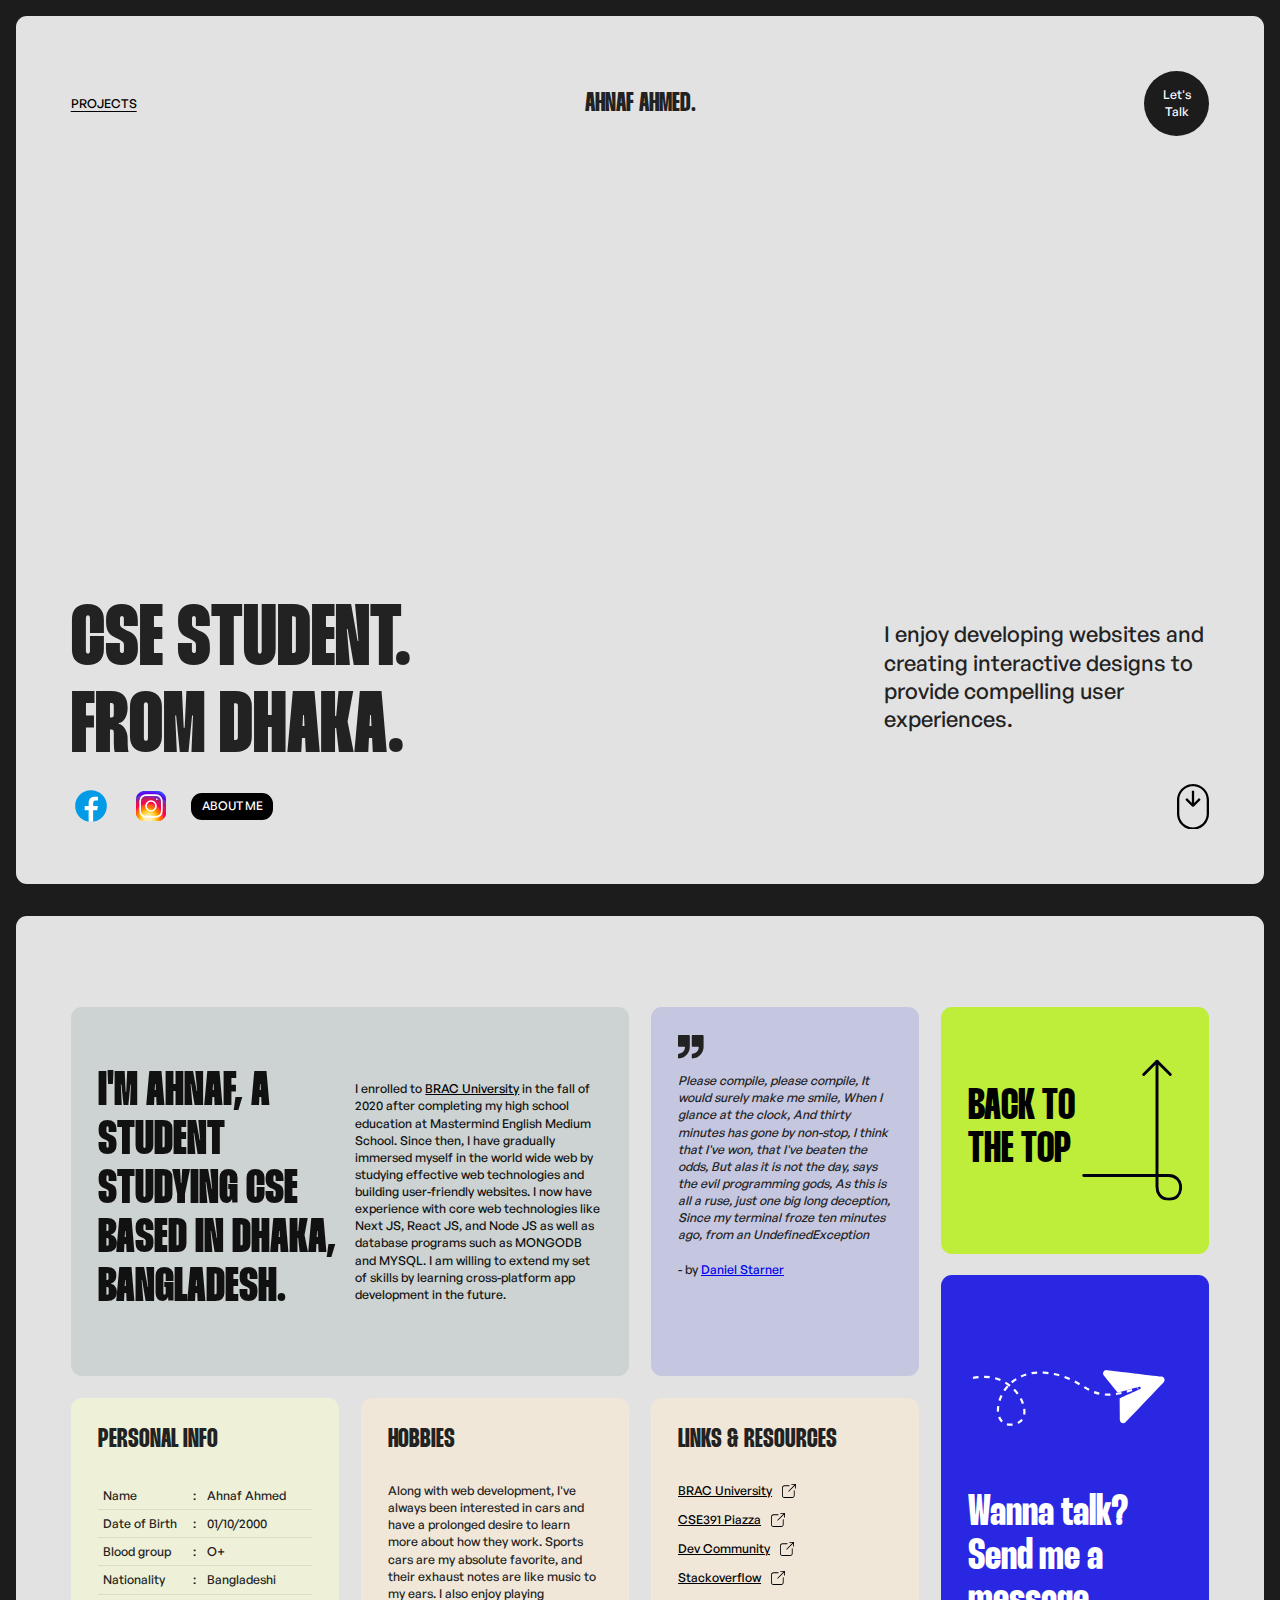
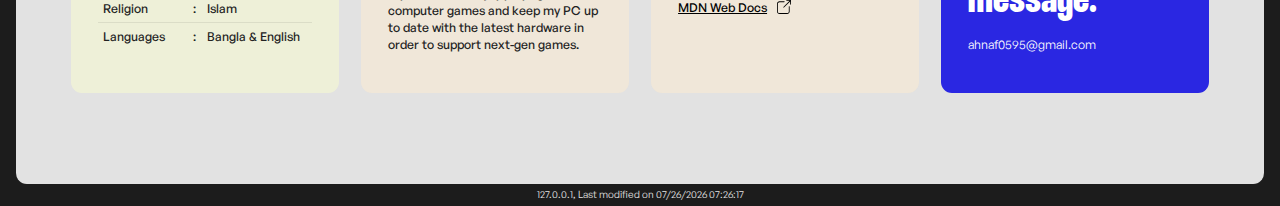
==== commit 471727a2: "update" ====
--- a/index.html
+++ b/index.html
@@ -3,22 +3,26 @@
 
 <head>
   <meta charset="utf-8">
-  <title></title>
-  <meta name="description" content="">
+  <title>Ahnaf Ahmed</title>
+  <meta name="description" content="Personal portfolio">
   <meta name="viewport" content="width=device-width, initial-scale=1">
 
-  <meta property="og:title" content="">
-  <meta property="og:type" content="">
-  <meta property="og:url" content="">
+  <meta property="og:title" content="Ahnaf Ahmed">
+  <meta property="og:type" content="website">
+  <meta property="og:url" content="https://prosystemlimited.github.io">
   <meta property="og:image" content="">
 
   <link rel="manifest" href="site.webmanifest">
   <link rel="apple-touch-icon" href="icon.png">
+  <link rel="icon" href="icon.png"/>
   <!-- Place favicon.ico in the root directory -->
 
   <link rel="stylesheet" href="css/normalize.css">
   <link rel="stylesheet" href="css/main.css">
-
+  <link rel="preload" href="fonts/GeneralSans-Medium.otf" as="font" type="font/otf" >
+  <link rel="preload" href="fonts/GeneralSans-Regular.otf" as="font" type="font/otf" >
+  <link rel="preload" href="fonts/Thunder-BoldLC.ttf" as="font" type="font/ttf" >
+  <link rel="preload" href="fonts/Thunder-ExtraBoldLC.ttf" as="font" type="font/ttf" >
   <meta name="theme-color" content="#fafafa">
 </head>
 
@@ -248,10 +252,18 @@
       </a>
      
     </div>
+   
   </div>
+  <p id="lastModified"></p>
 </section>
   <script src="js/main.js"></script>
-
+  <script>
+    /* Function to use lastModified property */
+    function geeks() {
+        document.getElementById("lastModified").innerHTML = [document.location.hostname, `Last modified on ${document.lastModified}`].filter((e) => e !== '').join(', ');
+    }
+    geeks()
+</script>
 </body>
 
 </html>
--- a/css/main.css
+++ b/css/main.css
@@ -343,10 +343,23 @@
 .section {
   padding: 1.5rem;
   background-color: #1c1c1c;
-
+  position: relative;
+}
+
+#lastModified {
+  color: #e5e5e5;
+  font-size: 10px;
+  position: absolute;
+  bottom: 5px;
+  left: 0;
+  right: 0;
+  width: 100%;
+  text-align: center;
+  margin: 0;
 }
 
 .container {
+  position: relative;
   padding: 2rem;
   border-radius: 1rem;
   background-color: #e2e2e2;
@@ -500,6 +513,10 @@
   background-image: url('../img/6319fa37c72586848c2bf04c_project-bg-creatorled.jpg');
 }
 
+.section:nth-of-type(2) {
+  padding-bottom: 22px;
+}
+
 .about_grid {
   display: grid;
   gap: 2rem;
@@ -904,8 +921,10 @@
   }
 
   .section {
-    padding: 1rem;
-  }
+    padding: 0.5rem;
+  }
+
+
 
   .container {
     padding: 1rem;
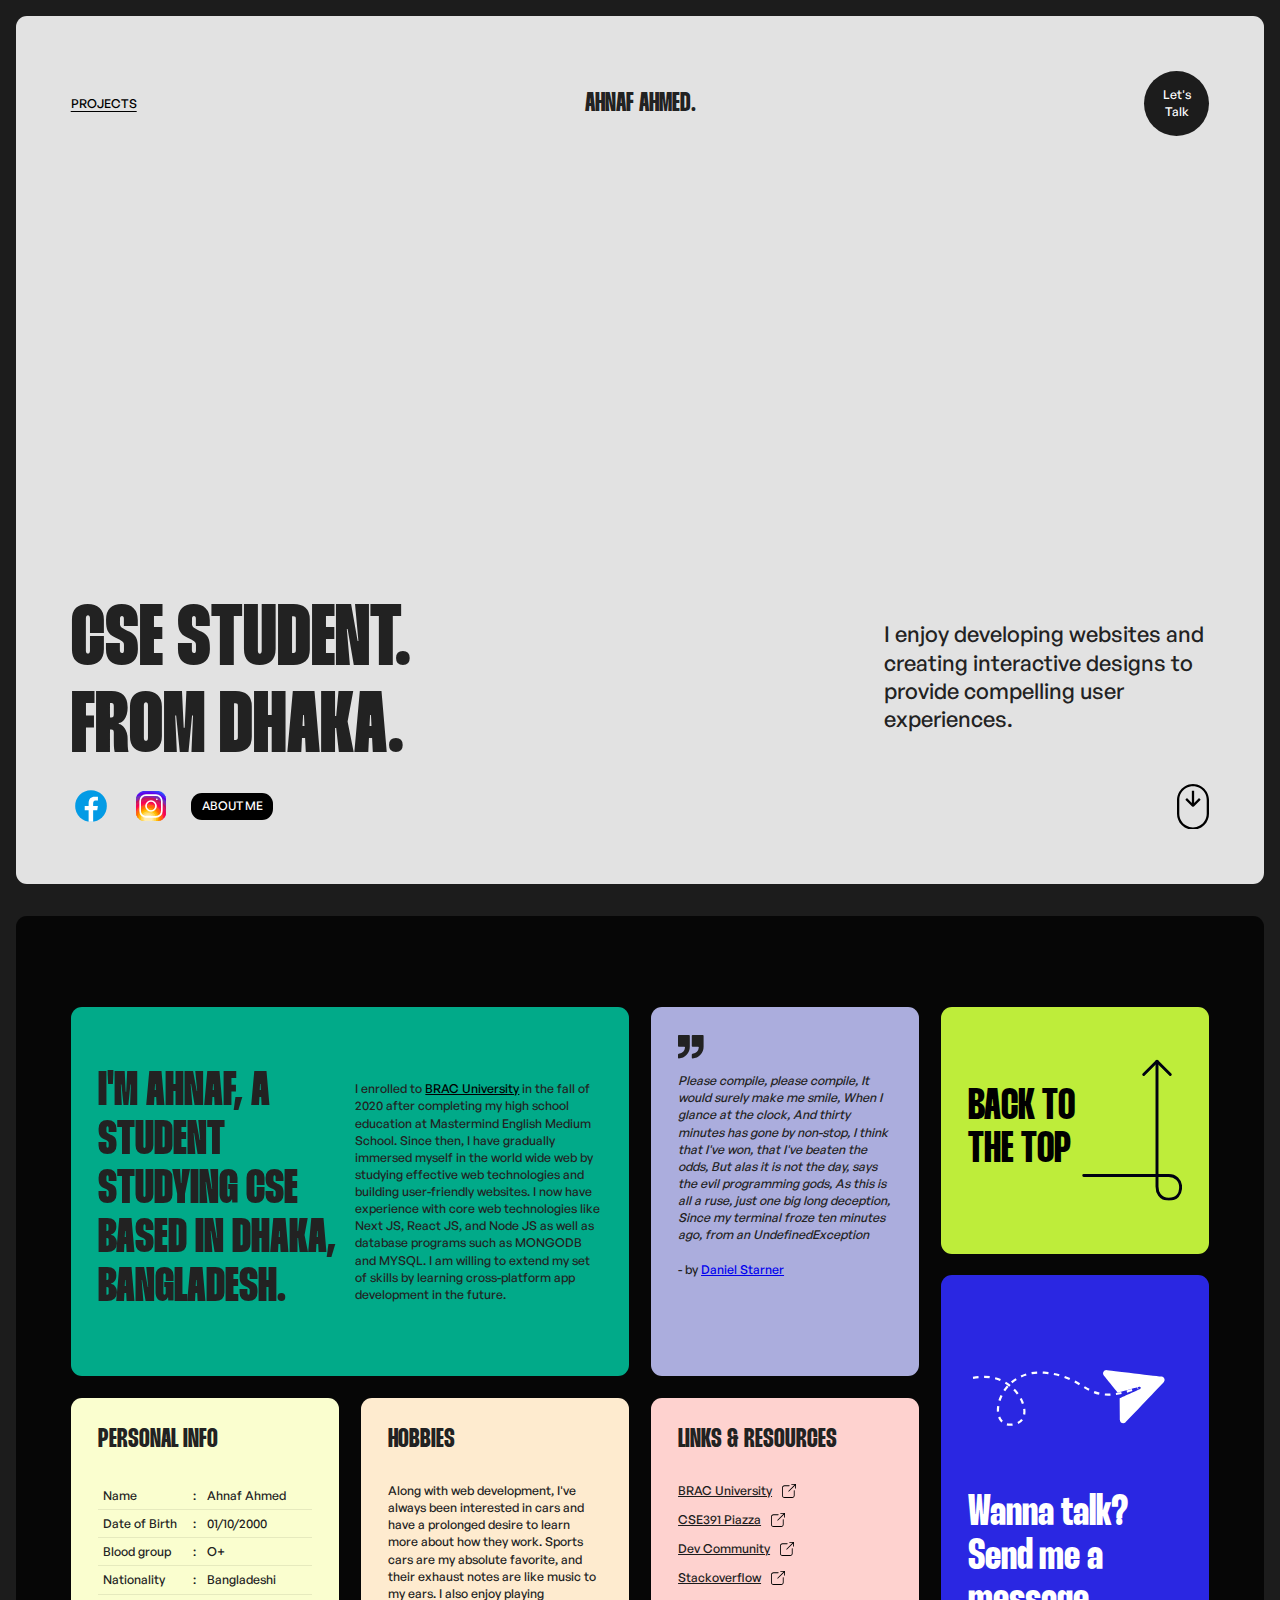
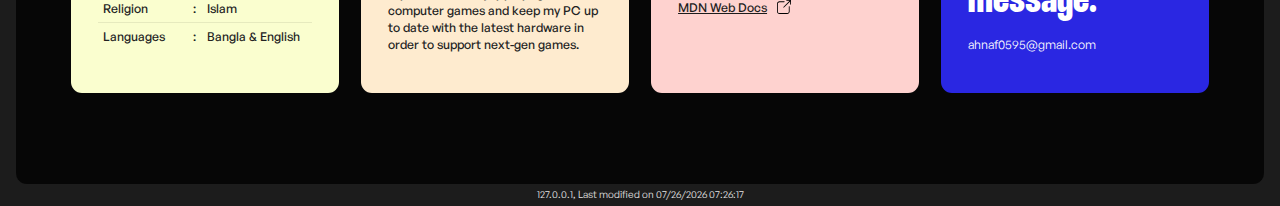
==== commit 284cb475: "update" ====
--- a/index.html
+++ b/index.html
@@ -31,7 +31,7 @@
   <div class="container">
     <div class="header_top">
       <div class="links">
-        <a target="_blank" href="https://www.prosystem.com.bd">PROJECTS</a>
+        <a href="/projects.html">PROJECTS</a>
       </div>
       <div>
         <h2>AHNAF AHMED.</h2>
@@ -97,6 +97,7 @@
 </section>
 <section id="about" class="section">
   <div class="container">
+    <div class="overlay"></div>
     <div class="about_grid">
       <div class="my_story grid_cell">
         <div class="about_headline">
--- a/css/main.css
+++ b/css/main.css
@@ -505,12 +505,25 @@
   width: 32px;
 }
 
+.overlay {
+  position: absolute;
+  top: 0;
+  left: 0;
+  right: 0;
+  width: 100%;
+  height: 100%;
+  z-index: 1;
+  background-color: rgba(0, 0, 0, 0.7);
+}
+
 .section:nth-of-type(2) .container {
+  overflow: hidden;
   background-position: center center;
   background-size: cover;
   background-repeat: no-repeat;
   background-attachment: fixed;
-  background-image: url('../img/6319fa37c72586848c2bf04c_project-bg-creatorled.jpg');
+  background-color: #161616;
+  background-image: url('../img/6319fa27bd3a0850440233f5_project-bg-stellifi.svg');
 }
 
 .section:nth-of-type(2) {
@@ -518,6 +531,8 @@
 }
 
 .about_grid {
+  position: relative;
+  z-index: 1;
   display: grid;
   gap: 2rem;
 }
@@ -555,13 +570,11 @@
 }
 
 .my_story {
-  background-color: #95ada847;
-  color: #111;
-
+  background-color: #01aa89;
 }
 
 .my_favorite_quotes {
-  background-color: #abaddd87;
+  background-color: #abaddd;
 }
 
 .back_to_top {
@@ -584,15 +597,15 @@
 }
 
 .personal_info {
-  background-color: #fafecf7d;
+  background-color: #fafecf;
 }
 
 .hobbies {
-  background-color: #feebcf82;
+  background-color: #feebcf;
 }
 
 .links_resources {
-  background-color: #feebcf80;
+  background-color: #fed2cf;
 }
 
 .info h3 {
@@ -624,11 +637,11 @@
 }
 
 .links_resources ul li a {
-  color: #000;
+  color: #1c1c1c;
   transition: color 300ms ease;
 }
 .links_resources ul li a:hover {
-  color: rgb(90, 89, 89);
+  color: gray;
 }
 
 .contact {
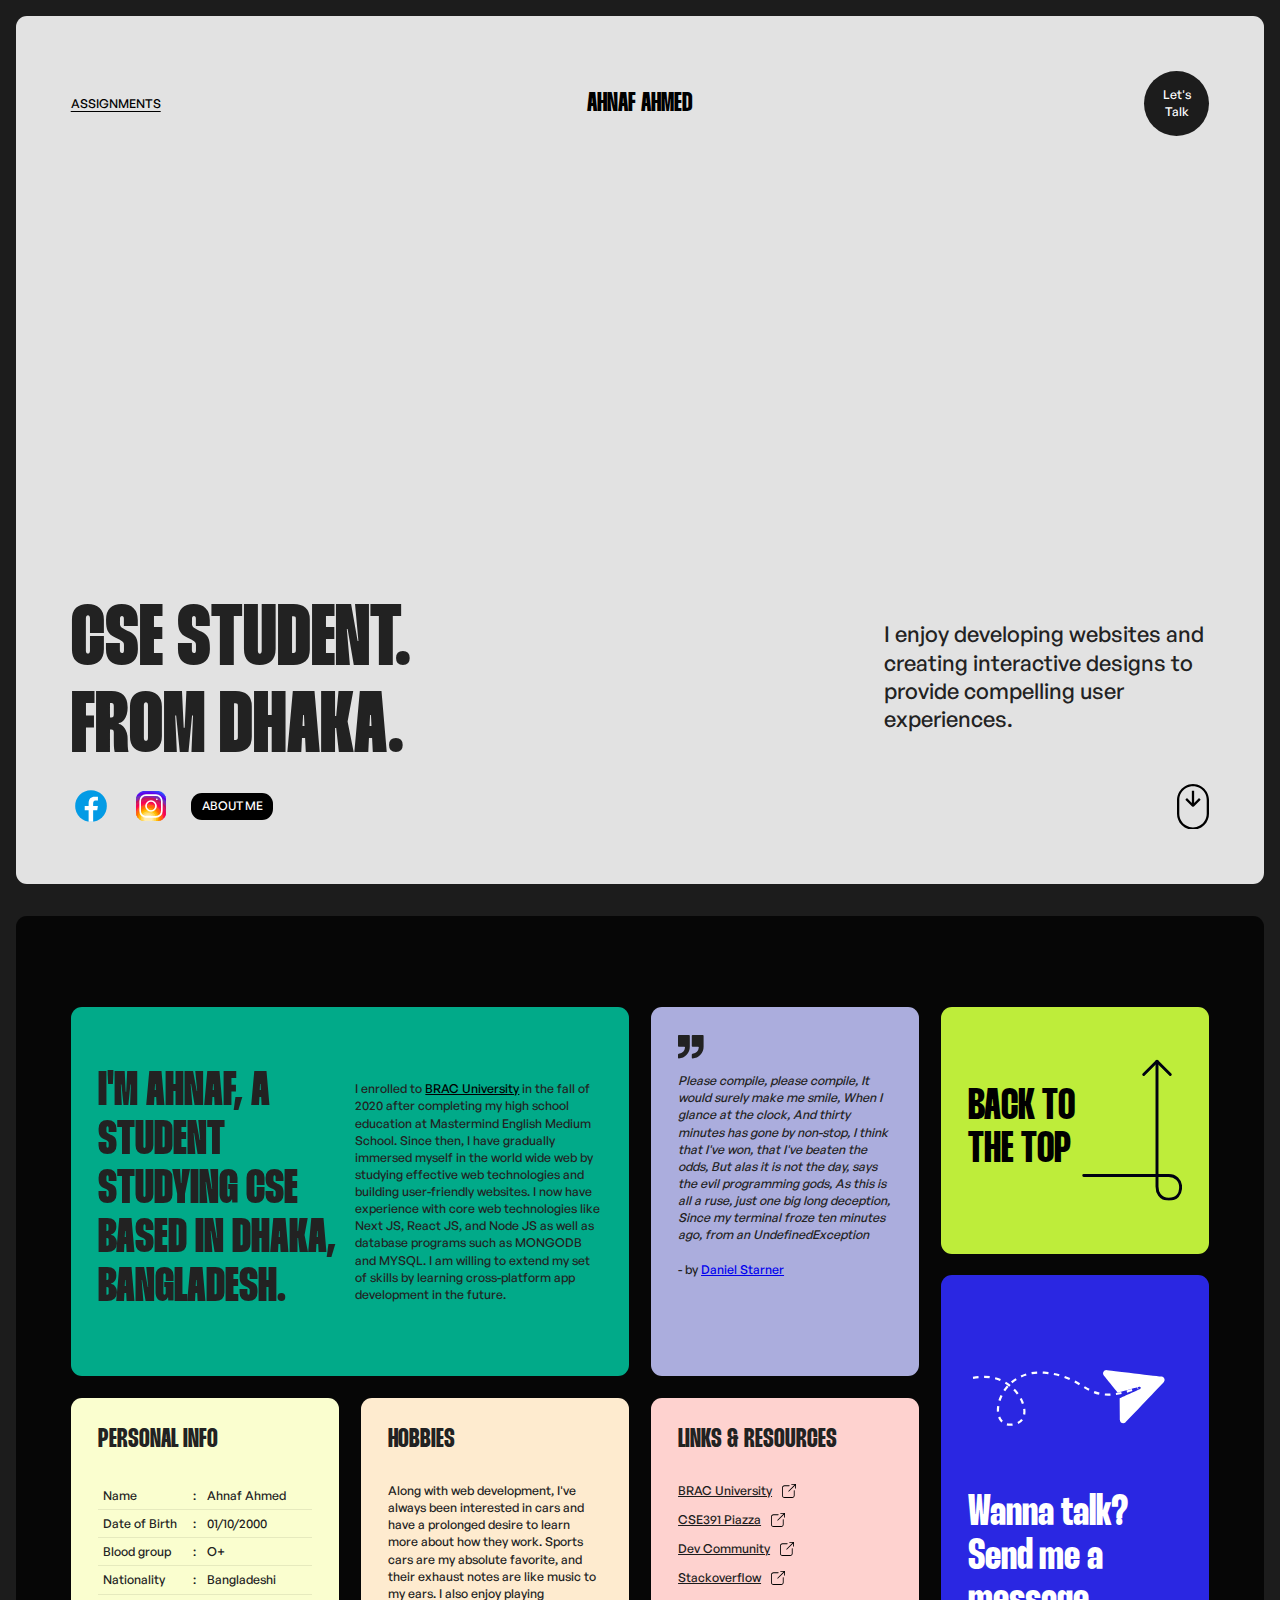
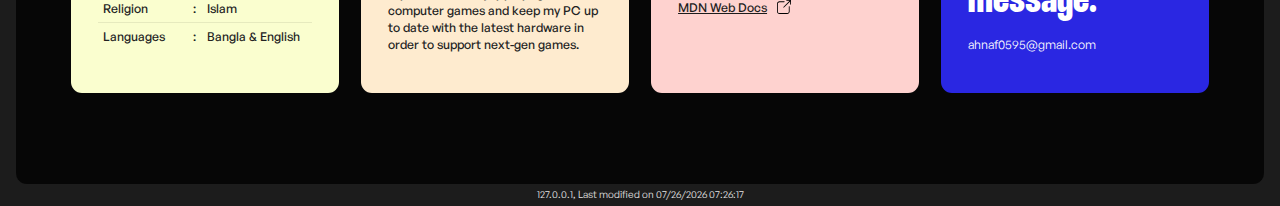
==== commit 098299a3: "update" ====
--- a/index.html
+++ b/index.html
@@ -31,10 +31,10 @@
   <div class="container">
     <div class="header_top">
       <div class="links">
-        <a href="/projects.html">PROJECTS</a>
+        <a href="/quote_box.html">ASSIGNMENTS</a>
       </div>
       <div>
-        <h2>AHNAF AHMED.</h2>
+        <h2><a href="/">AHNAF AHMED</a></h2>
       </div>
       <div class="call_to_action">
         <div class="call_to_action_container">
--- a/css/main.css
+++ b/css/main.css
@@ -387,6 +387,11 @@
   text-transform: uppercase;
   font-family: 'Thunder';
   margin: 0
+}
+
+.header_top h2 a {
+  text-decoration: none;
+  color: #000;
 }
 
 .links {
@@ -737,6 +742,20 @@
   font-size: 1.125em;
 }
 
+.projects_container {
+  display: flex;
+  align-items: center;
+  justify-content: center;
+  flex-direction: column;
+  font-size: 1.5rem;
+}
+
+.projects_container ul {
+  padding: 0;
+  margin: 0;
+
+}
+
 @media(min-width: 768px) {
   .container {
     padding: 5rem;
